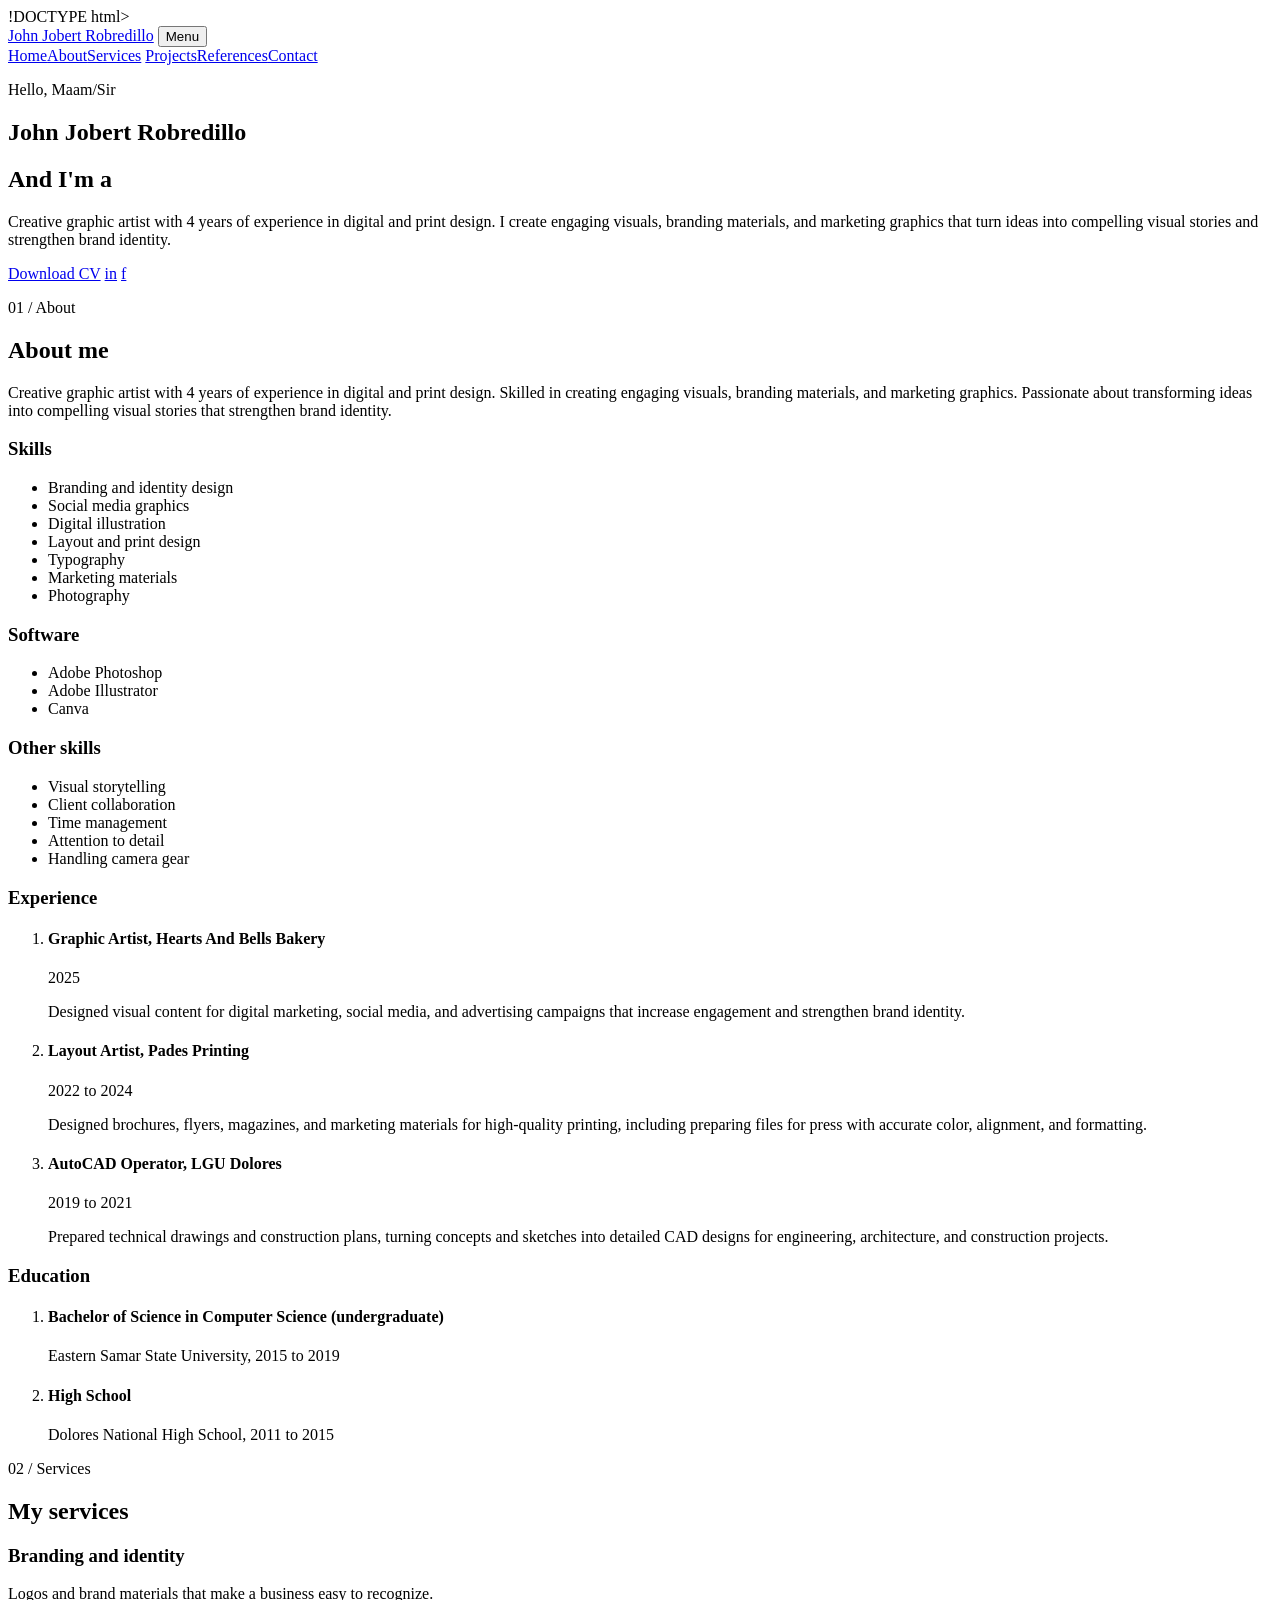
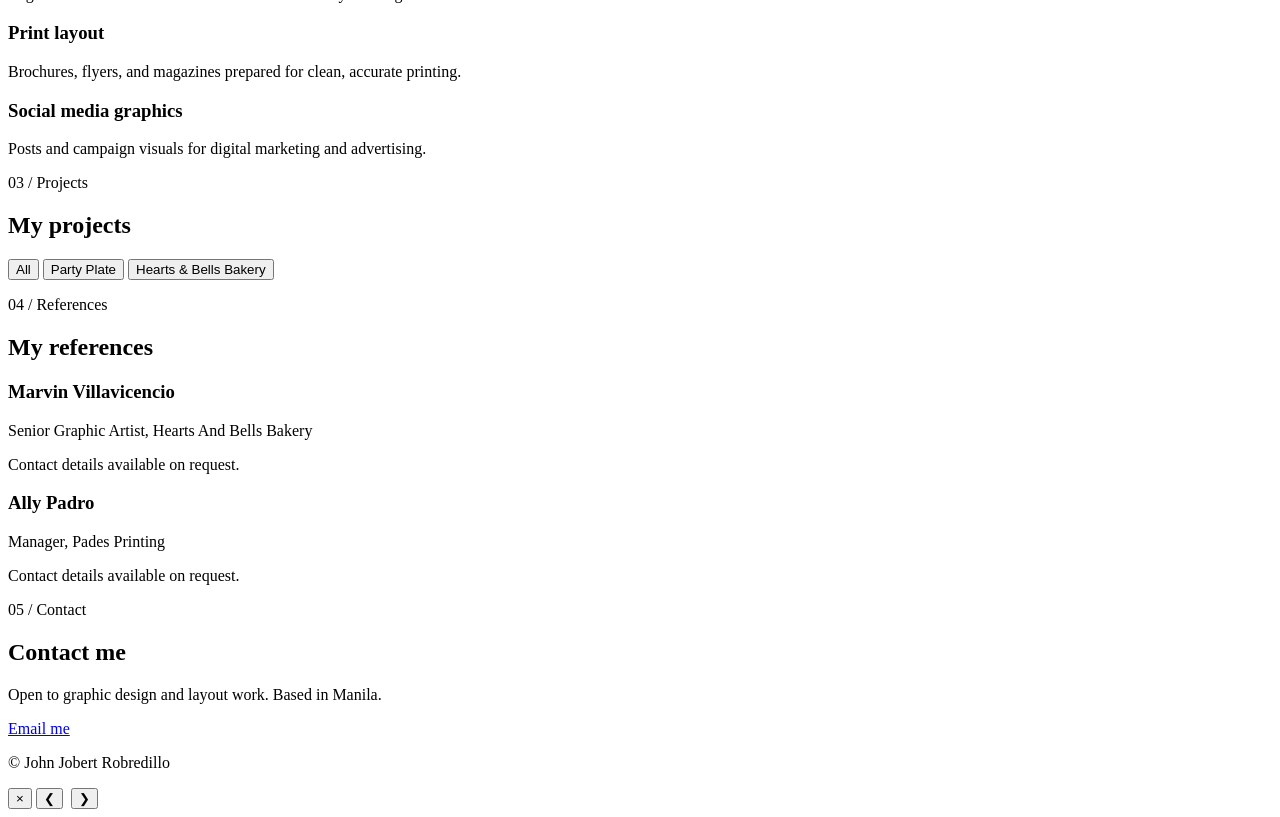
==== v2/index.html @ 7dade19c "Add initial HTML structure for portfolio website This file contains the complete HTML structure for " ====
!DOCTYPE html>
<html lang="en">
<head>
  <meta charset="UTF-8">
  <meta name="viewport" content="width=device-width, initial-scale=1">
  <title>John Jobert Robredillo | Graphic Designer</title>
  <link rel="preconnect" href="https://fonts.googleapis.com">
  <link rel="preconnect" href="https://fonts.gstatic.com" crossorigin>
  <link href="https://fonts.googleapis.com/css2?family=Space+Grotesk:wght@400;500;700&display=swap" rel="stylesheet">
  <link rel="stylesheet" href="style.css">
</head>
<body>

<header class="site-header">
  <a class="logo" href="#home">John Jobert Robredillo</a>
  <button class="nav-toggle" aria-expanded="false" aria-controls="nav">Menu</button>
  <nav id="nav" class="nav">
    <a href="#home">Home</a><a href="#about">About</a><a href="#services">Services</a>
    <a href="#projects">Projects</a><a href="#references">References</a><a href="#contact">Contact</a>
  </nav>
</header>

<main>
  <section id="home" class="hero">
    <div class="hero-bg" aria-hidden="true"></div>
    <div class="hero-inner">
      <div class="photo cn" data-initials="JR">
        <img src="../images/profile.jpg" alt="Photo of John Jobert Robredillo" onerror="this.remove()">
      </div>
      <div class="hero-text">
        <p class="hello">Hello, Maam/Sir</p>
        <h1>John Jobert Robredillo</h1>
        <h2>And I'm a <span class="typed" id="typed"></span></h2>
        <p>Creative graphic artist with 4 years of experience in digital and print design. I create engaging visuals, branding materials, and marketing graphics that turn ideas into compelling visual stories and strengthen brand identity.</p>
        <div class="actions">
          <a class="btn" href="../CV.pdf" download>Download CV</a>
          <a class="chip" href="https://www.linkedin.com/in/john-jobert-robredillo-656a92281/" aria-label="LinkedIn">in</a>
          <a class="chip" href="https://facebook.com/jobert.villacarillo.2024" aria-label="Facebook">f</a>
        </div>
      </div>
    </div>
  </section>

  <section id="about" class="section">
    <p class="lbl">01 / About</p>
    <h2 class="title">About <span>me</span></h2>
    <div class="two">
      <div class="panel cn reveal">
        <p>Creative graphic artist with 4 years of experience in digital and print design. Skilled in creating engaging visuals, branding materials, and marketing graphics. Passionate about transforming ideas into compelling visual stories that strengthen brand identity.</p>
        <h3 class="sub">Skills</h3>
        <ul class="skills"><li>Branding and identity design</li><li>Social media graphics</li><li>Digital illustration</li><li>Layout and print design</li><li>Typography</li><li>Marketing materials</li><li>Photography</li></ul>
        <h3 class="sub">Software</h3>
        <ul class="skills"><li>Adobe Photoshop</li><li>Adobe Illustrator</li><li>Canva</li></ul>
        <h3 class="sub">Other skills</h3>
        <ul class="skills"><li>Visual storytelling</li><li>Client collaboration</li><li>Time management</li><li>Attention to detail</li><li>Handling camera gear</li></ul>
      </div>
      <div class="reveal">
        <h3 class="sub">Experience</h3>
        <ol class="timeline">
          <li><h4>Graphic Artist, Hearts And Bells Bakery</h4><span>2025</span><p>Designed visual content for digital marketing, social media, and advertising campaigns that increase engagement and strengthen brand identity.</p></li>
          <li><h4>Layout Artist, Pades Printing</h4><span>2022 to 2024</span><p>Designed brochures, flyers, magazines, and marketing materials for high-quality printing, including preparing files for press with accurate color, alignment, and formatting.</p></li>
          <li><h4>AutoCAD Operator, LGU Dolores</h4><span>2019 to 2021</span><p>Prepared technical drawings and construction plans, turning concepts and sketches into detailed CAD designs for engineering, architecture, and construction projects.</p></li>
        </ol>
        <h3 class="sub">Education</h3>
        <ol class="timeline">
          <li><h4>Bachelor of Science in Computer Science (undergraduate)</h4><span>Eastern Samar State University, 2015 to 2019</span></li>
          <li><h4>High School</h4><span>Dolores National High School, 2011 to 2015</span></li>
        </ol>
      </div>
    </div>
  </section>

  <section id="services" class="section">
    <p class="lbl">02 / Services</p>
    <h2 class="title">My <span>services</span></h2>
    <div class="three">
      <article class="panel cn reveal"><h3>Branding and identity</h3><p>Logos and brand materials that make a business easy to recognize.</p></article>
      <article class="panel cn reveal"><h3>Print layout</h3><p>Brochures, flyers, and magazines prepared for clean, accurate printing.</p></article>
      <article class="panel cn reveal"><h3>Social media graphics</h3><p>Posts and campaign visuals for digital marketing and advertising.</p></article>
    </div>
  </section>

  <section id="projects" class="section">
    <p class="lbl">03 / Projects</p>
    <h2 class="title">My <span>projects</span></h2>
    <div class="filters" role="group" aria-label="Filter projects">
      <button class="filter active" data-filter="all">All</button>
      <button class="filter" data-filter="pp">Party Plate</button>
      <button class="filter" data-filter="hb">Hearts &amp; Bells Bakery</button>
    </div>
    <div class="gallery" id="gallery"></div>
  </section>

  <section id="references" class="section">
    <p class="lbl">04 / References</p>
    <h2 class="title">My <span>references</span></h2>
    <div class="two">
      <article class="panel cn reveal"><h3>Marvin Villavicencio</h3><p>Senior Graphic Artist, Hearts And Bells Bakery</p><p>Contact details available on request.</p></article>
      <article class="panel cn reveal"><h3>Ally Padro</h3><p>Manager, Pades Printing</p><p>Contact details available on request.</p></article>
    </div>
  </section>

  <section id="contact" class="section contact">
    <p class="lbl">05 / Contact</p>
    <h2 class="title">Contact <span>me</span></h2>
    <p>Open to graphic design and layout work. Based in Manila.</p>
    <a class="btn" href="mailto:jobertv@yahoo.com">Email me</a>
  </section>
</main>

<footer class="site-footer"><p>&copy; <span id="year"></span> John Jobert Robredillo</p></footer>

<div class="lightbox" id="lightbox" aria-hidden="true">
  <button class="lb-close" aria-label="Close">&times;</button>
  <button class="lb-prev" aria-label="Previous">&#10094;</button>
  <img class="lb-img" src="" alt="">
  <button class="lb-next" aria-label="Next">&#10095;</button>
</div>

<script src="script.js"></script>
</body>
</html>
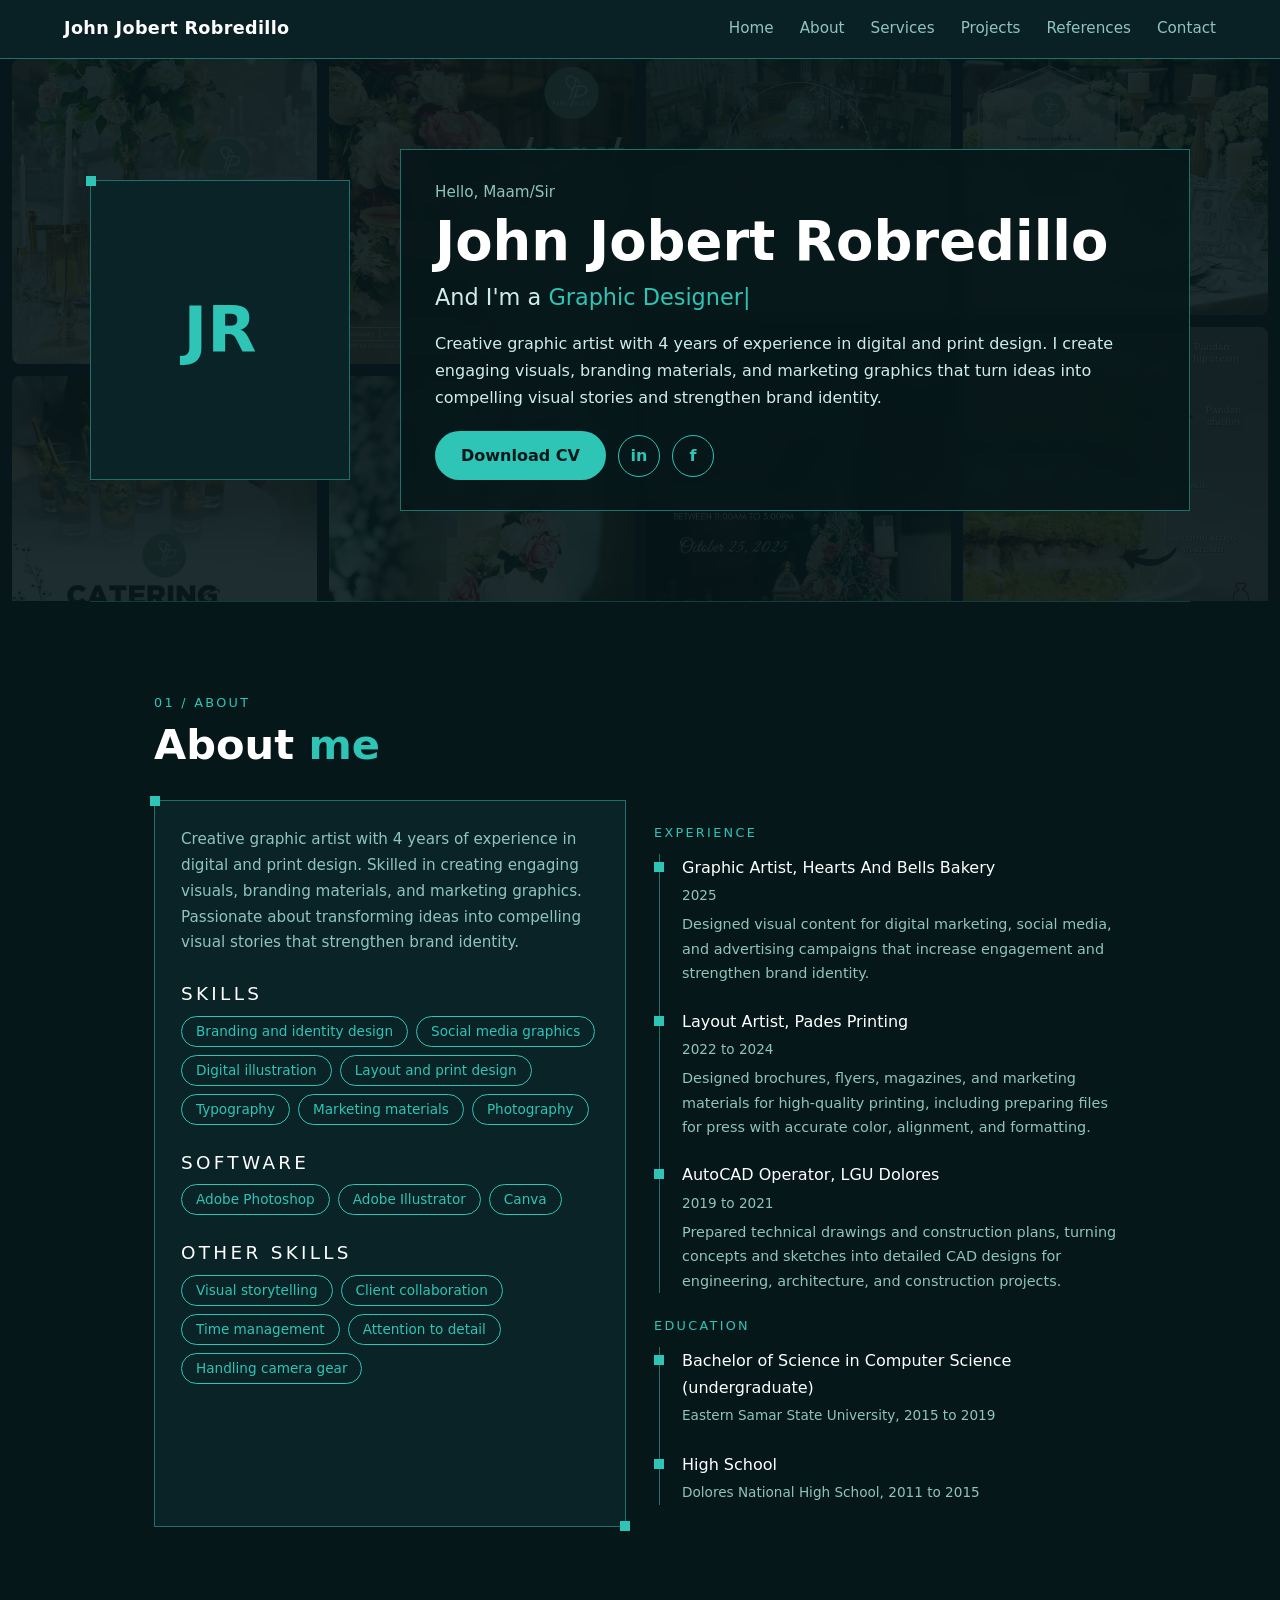
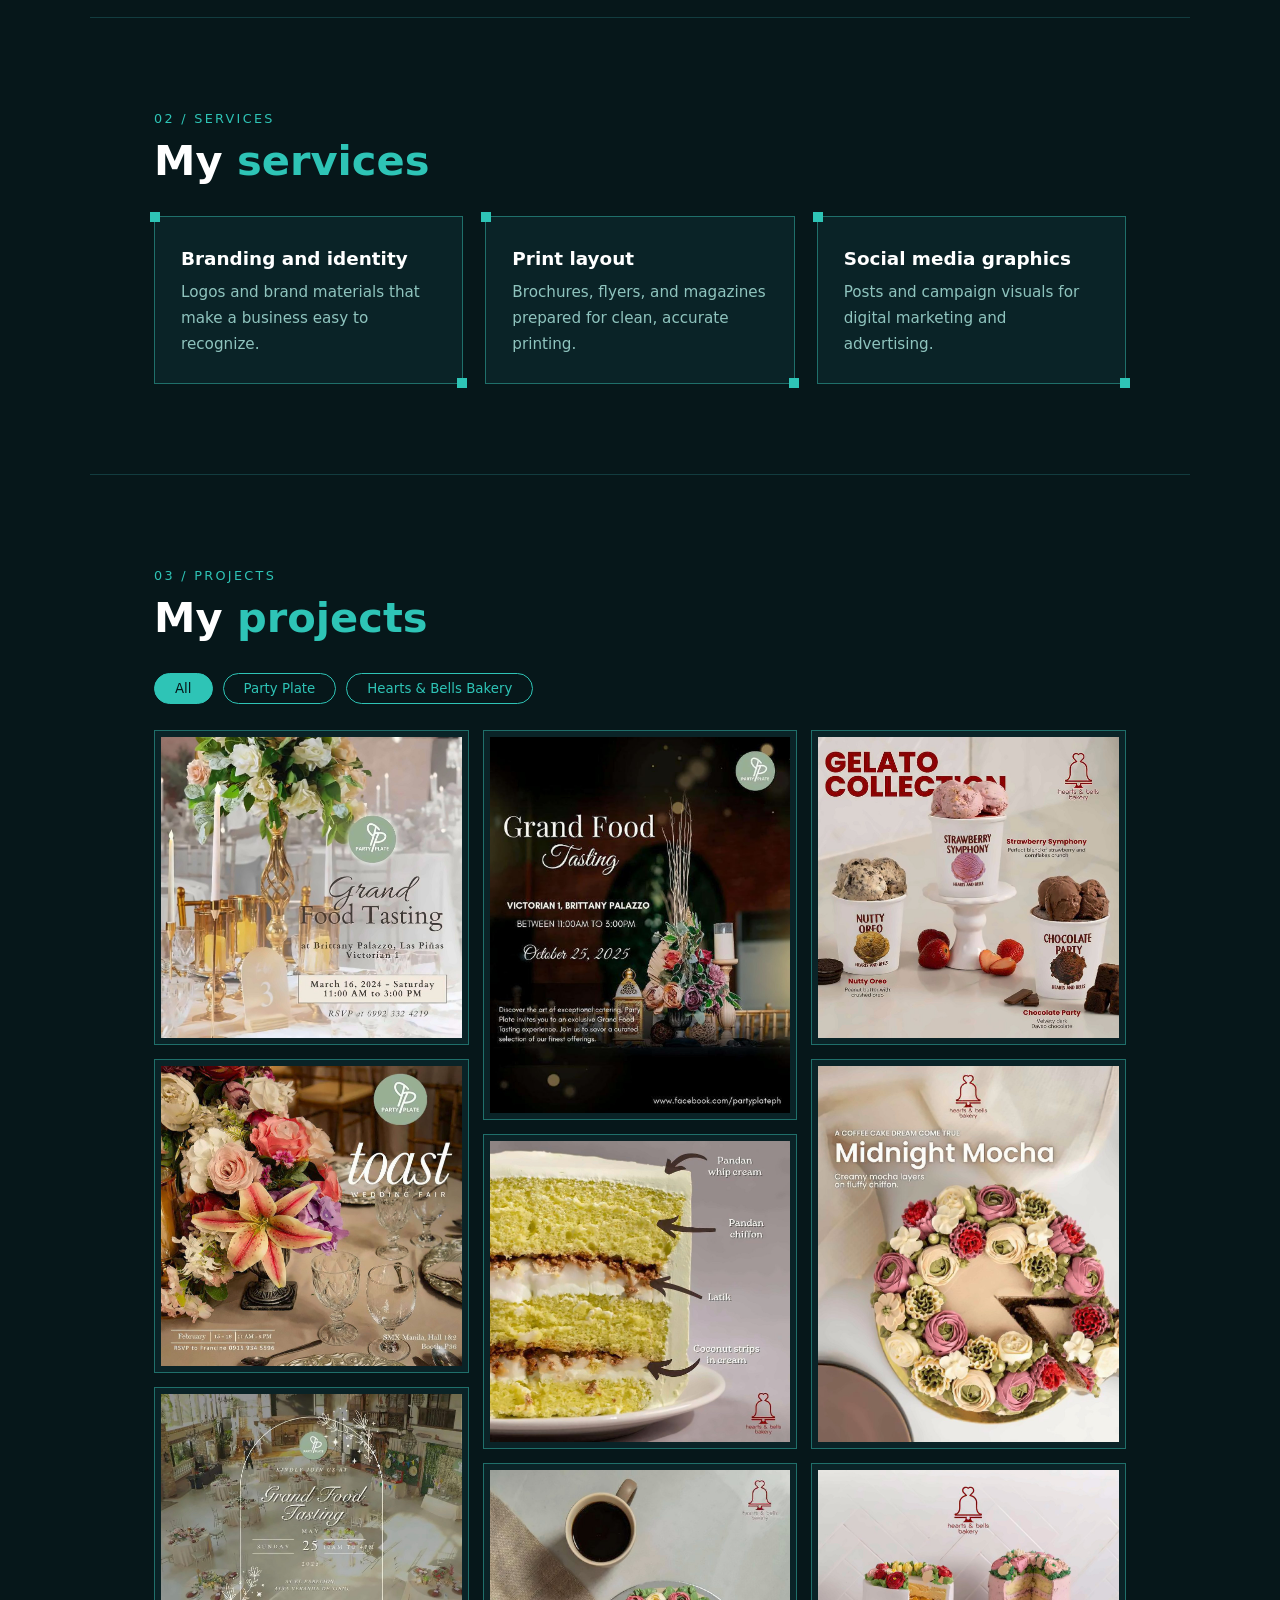
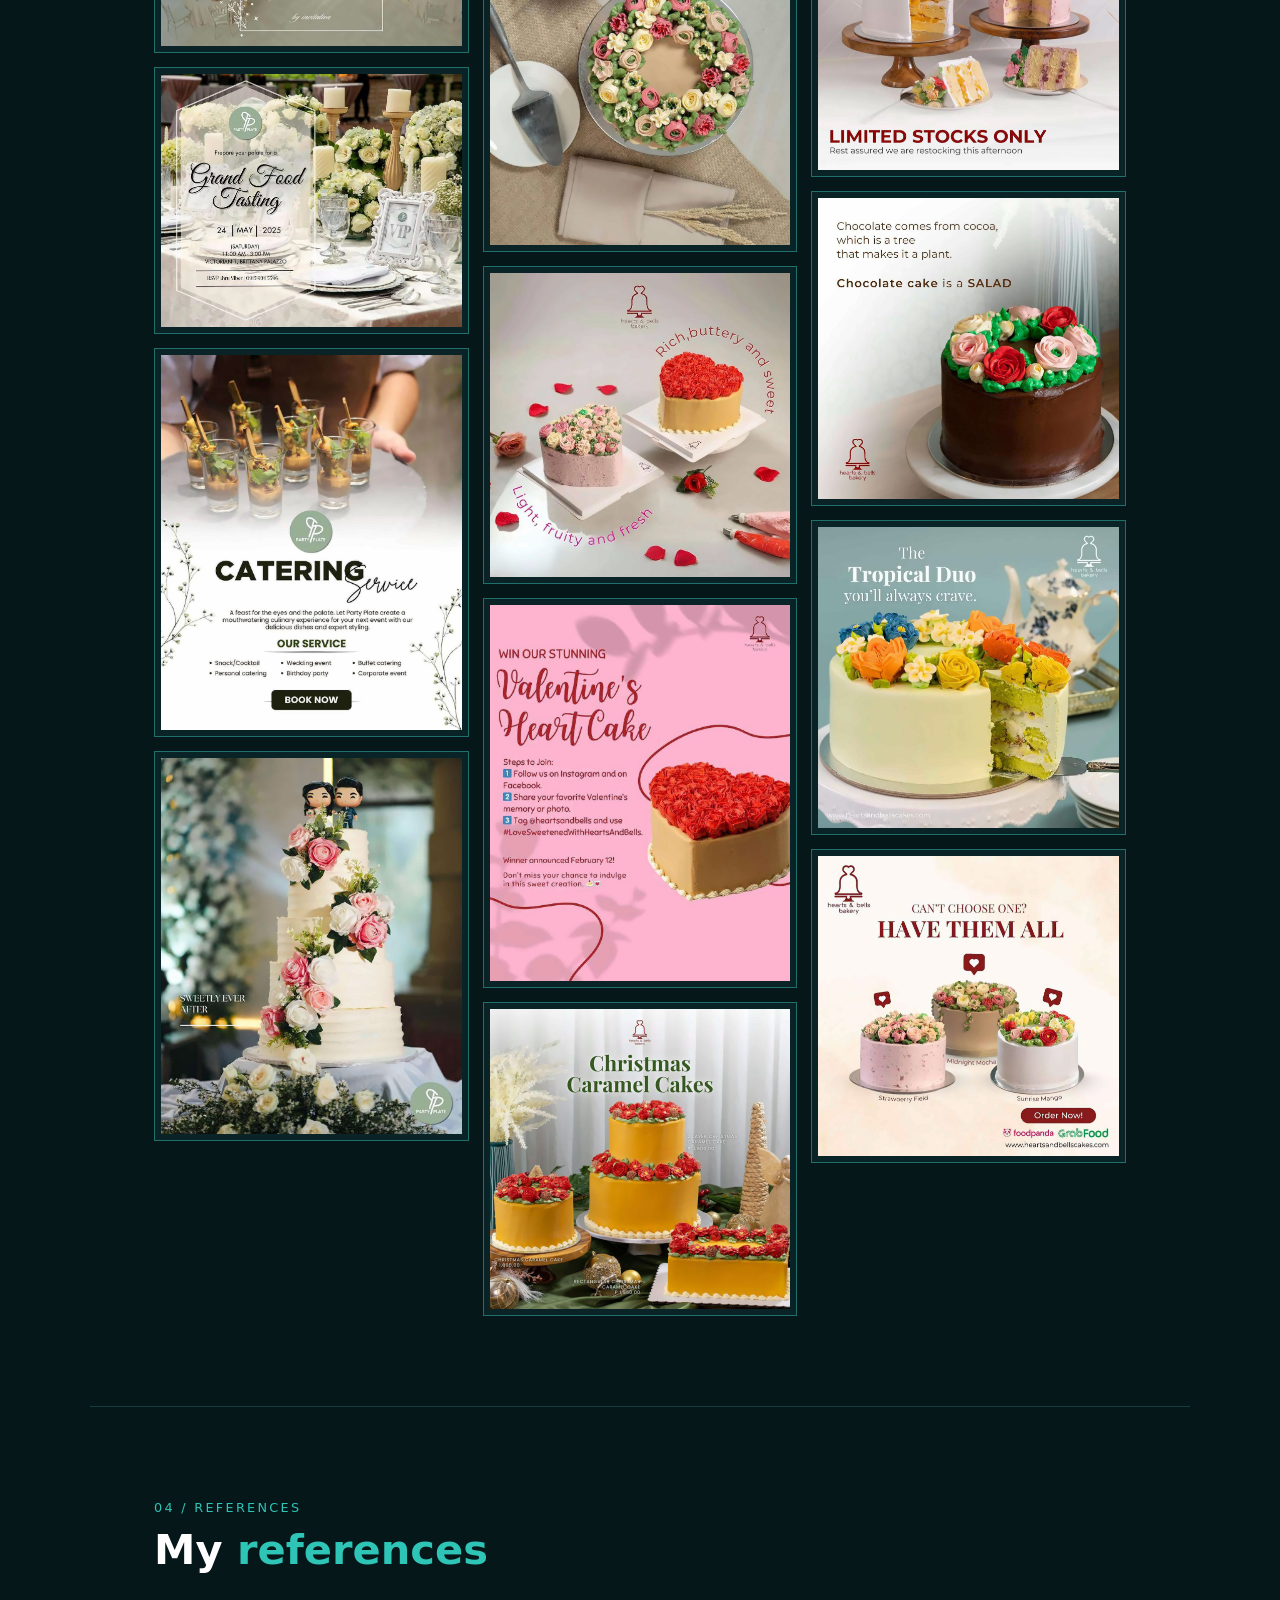
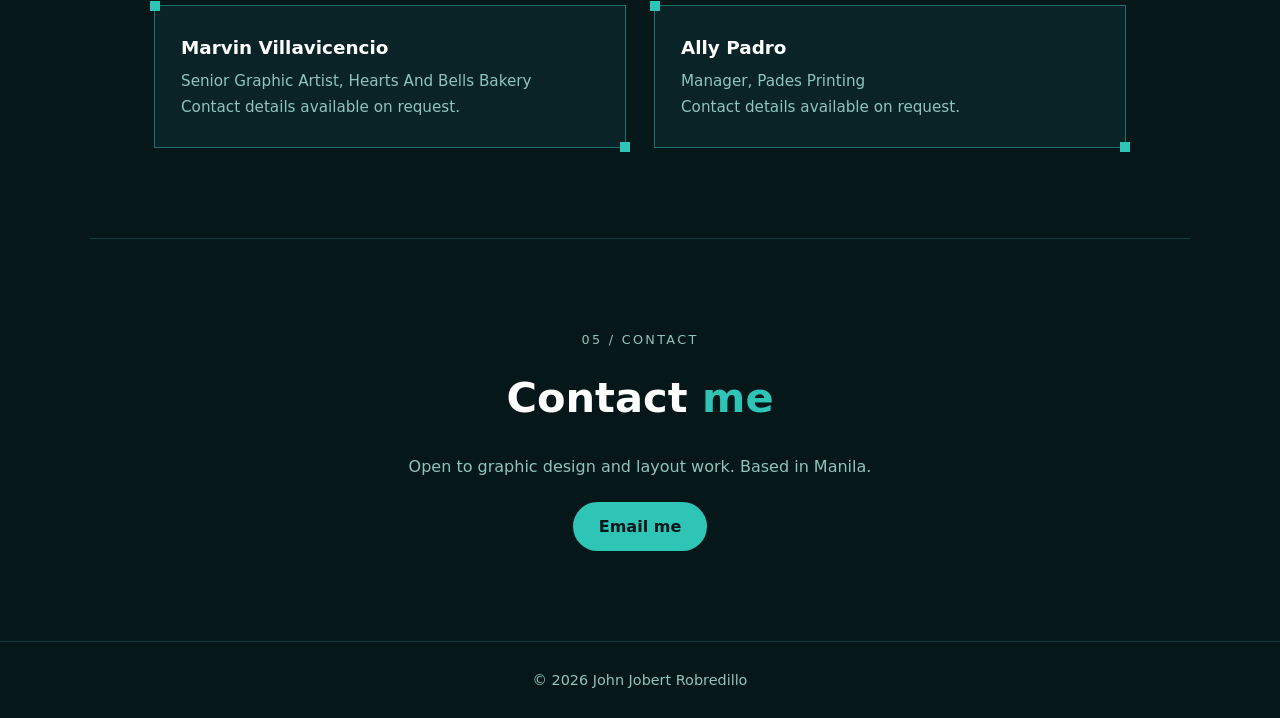
==== commit ab547669: "Fix DOCTYPE declaration in index.html" ====
--- a/v2/index.html
+++ b/v2/index.html
@@ -1,4 +1,4 @@
-!DOCTYPE html>
+<!DOCTYPE html>
 <html lang="en">
 <head>
   <meta charset="UTF-8">
--- a/v2/style.css
+++ b/v2/style.css
@@ -0,0 +1,103 @@
+:root{--bg:#06171a;--panel:#0a2327;--line:#1f6f6a;--line2:#123c3f;--teal:#2ec4b6;--text:#cfeeea;--muted:#8fc4be;--white:#fff;--font:"Space Grotesk",system-ui,-apple-system,"Segoe UI",Arial,sans-serif}
+*{box-sizing:border-box;margin:0;padding:0}
+html{scroll-behavior:smooth;scroll-padding-top:70px}
+body{background:var(--bg);color:var(--text);font-family:var(--font);line-height:1.7;font-size:16px}
+img{max-width:100%;display:block}
+a{color:inherit;text-decoration:none}
+ul,ol{list-style:none}
+
+.site-header{position:sticky;top:0;z-index:50;display:flex;justify-content:space-between;align-items:center;padding:14px 5vw;background:rgba(10,35,39,.94);border-bottom:1px solid var(--line)}
+.logo{color:var(--white);font-weight:700;font-size:1.1rem;letter-spacing:.02em}
+.nav{display:flex;gap:26px;font-size:.95rem}
+.nav a{color:var(--muted);transition:color .2s}
+.nav a:hover{color:var(--teal)}
+.nav-toggle{display:none;background:none;border:1px solid var(--teal);color:var(--teal);padding:6px 14px;border-radius:999px;font-family:inherit;cursor:pointer}
+
+.cn{position:relative}
+.cn:before,.cn:after{content:"";position:absolute;width:10px;height:10px;background:var(--teal)}
+.cn:before{left:-5px;top:-5px}
+.cn:after{right:-5px;bottom:-5px}
+
+.hero{position:relative;overflow:hidden;isolation:isolate;padding:90px 5vw}
+.hero-inner{position:relative;z-index:2;max-width:1100px;margin:0 auto;display:grid;grid-template-columns:260px minmax(0,1fr);gap:50px;align-items:center}
+.photo{width:260px;height:300px;border:1px solid var(--line);background:var(--panel);display:flex;align-items:center;justify-content:center}
+.photo:before{left:-5px;top:-5px}
+.photo::after{content:attr(data-initials);position:static;width:auto;height:auto;background:none;font-size:4rem;font-weight:700;color:var(--teal);right:auto}
+.photo img{position:absolute;inset:0;width:100%;height:100%;object-fit:cover;z-index:1}
+.hero-text{background:rgba(6,23,26,.88);border:1px solid var(--line);padding:30px 34px;backdrop-filter:blur(6px);-webkit-backdrop-filter:blur(6px)}
+.hello{color:var(--muted);font-size:.95rem}
+.hero-text h1{font-size:clamp(2rem,5vw,3.4rem);line-height:1.1;color:var(--white);font-weight:700;margin:6px 0}
+.hero-text h2{font-size:1.4rem;font-weight:400;margin-bottom:14px}
+.typed{color:var(--teal);font-weight:500}
+.typed:after{content:"|";animation:blink 1s steps(1) infinite}
+@keyframes blink{50%{opacity:0}}
+.actions{display:flex;flex-wrap:wrap;gap:12px;align-items:center;margin-top:20px}
+.btn{display:inline-block;background:var(--teal);color:var(--bg);padding:11px 26px;border-radius:999px;font-weight:700;transition:transform .2s,background .2s}
+.btn:hover{transform:translateY(-2px);background:#5fe0d3}
+.chip{width:42px;height:42px;border:1px solid var(--teal);color:var(--teal);border-radius:50%;display:flex;align-items:center;justify-content:center;font-weight:700;transition:background .2s,color .2s}
+.chip:hover{background:var(--teal);color:var(--bg)}
+
+.hero-bg{position:absolute;inset:0;z-index:0;display:flex;gap:12px;padding:0 12px;pointer-events:none}
+.hero-bg:after{content:"";position:absolute;inset:0;background:rgba(6,23,26,.9);z-index:1}
+.bg-col{flex:1;overflow:hidden}
+.bg-track{display:flex;flex-direction:column;gap:12px;animation:up var(--dur,70s) linear infinite}
+.bg-col.down .bg-track{animation-name:down}
+.bg-track img{width:100%;border-radius:8px}
+@keyframes up{from{transform:translateY(0)}to{transform:translateY(-50%)}}
+@keyframes down{from{transform:translateY(-50%)}to{transform:translateY(0)}}
+
+.section{max-width:1100px;margin:0 auto;padding:90px 5vw;border-top:1px solid var(--line2)}
+.lbl{color:var(--teal);letter-spacing:.18em;font-size:.8rem;text-transform:uppercase}
+.title{font-size:clamp(1.8rem,4vw,2.6rem);color:var(--white);font-weight:700;margin:6px 0 30px;line-height:1.2}
+.title span{color:var(--teal)}
+.two{display:grid;grid-template-columns:repeat(2,minmax(0,1fr));gap:28px}
+.three{display:grid;grid-template-columns:repeat(3,minmax(0,1fr));gap:22px}
+.panel{background:var(--panel);border:1px solid var(--line);padding:26px}
+.panel h3{color:var(--white);font-size:1.15rem;margin-bottom:6px}
+.panel p{color:var(--muted);font-size:.95rem}
+.sub{color:var(--teal);font-size:.8rem;letter-spacing:.18em;text-transform:uppercase;font-weight:500;margin:22px 0 10px}
+.skills{display:flex;flex-wrap:wrap;gap:8px}
+.skills li{border:1px solid var(--teal);color:var(--teal);border-radius:999px;padding:3px 14px;font-size:.85rem}
+.timeline{border-left:1px solid var(--line);margin-left:5px;padding-left:22px}
+.timeline li{position:relative;margin-bottom:22px}
+.timeline li:before{content:"";position:absolute;left:-28px;top:8px;width:10px;height:10px;background:var(--teal)}
+.timeline h4{color:var(--white);font-size:1rem;font-weight:500}
+.timeline span{color:var(--muted);font-size:.85rem}
+.timeline p{color:var(--muted);font-size:.9rem;margin-top:4px}
+
+.filters{display:flex;flex-wrap:wrap;gap:10px;margin-bottom:26px}
+.filter{background:none;border:1px solid var(--teal);color:var(--teal);padding:7px 20px;border-radius:999px;font-family:inherit;cursor:pointer;transition:background .2s,color .2s}
+.filter:hover,.filter.active{background:var(--teal);color:var(--bg)}
+.gallery{column-count:3;column-gap:14px}
+.g-item{break-inside:avoid;margin:0 0 14px;border:1px solid var(--line);background:var(--panel);padding:6px;cursor:zoom-in;overflow:hidden}
+.g-item img{width:100%;transition:transform .35s}
+.g-item:hover img{transform:scale(1.03)}
+.g-item.hide{display:none}
+
+.contact{text-align:center}
+.contact p{margin-bottom:22px;color:var(--muted)}
+.site-footer{text-align:center;padding:26px;border-top:1px solid var(--line2);color:var(--muted);font-size:.9rem}
+
+.lightbox{position:fixed;inset:0;background:rgba(0,0,0,.92);display:none;align-items:center;justify-content:center;z-index:9999}
+.lightbox.open{display:flex}
+.lb-img{max-width:90vw;max-height:88vh;border-radius:6px}
+.lightbox button{position:absolute;background:none;border:none;color:#fff;cursor:pointer;font-size:2.2rem;padding:.6rem 1rem}
+.lightbox button:hover{color:var(--teal)}
+.lb-close{top:.5rem;right:.8rem;font-size:2.8rem}
+.lb-prev{left:.5rem;top:50%;transform:translateY(-50%)}
+.lb-next{right:.5rem;top:50%;transform:translateY(-50%)}
+
+.js .reveal{opacity:0;transform:translateY(18px);transition:opacity .6s,transform .6s}
+.js .reveal.in{opacity:1;transform:none}
+
+@media(max-width:900px){.gallery{column-count:2}.three{grid-template-columns:1fr}.two{grid-template-columns:1fr}.hero-inner{grid-template-columns:1fr;gap:34px}.photo{width:200px;height:230px}}
+@media(max-width:700px){
+  .nav-toggle{display:block}
+  .nav{display:none;position:absolute;top:100%;left:0;right:0;flex-direction:column;gap:0;background:var(--panel);border-bottom:1px solid var(--line)}
+  .nav.open{display:flex}
+  .nav a{padding:14px 5vw;border-top:1px solid var(--line2)}
+  .gallery{column-count:1}
+  .hero{padding:60px 5vw}
+  .hero-text{padding:22px}
+}
+@media(prefers-reduced-motion:reduce){.bg-track{animation:none}.typed:after{animation:none}html{scroll-behavior:auto}.js .reveal{opacity:1;transform:none;transition:none}}
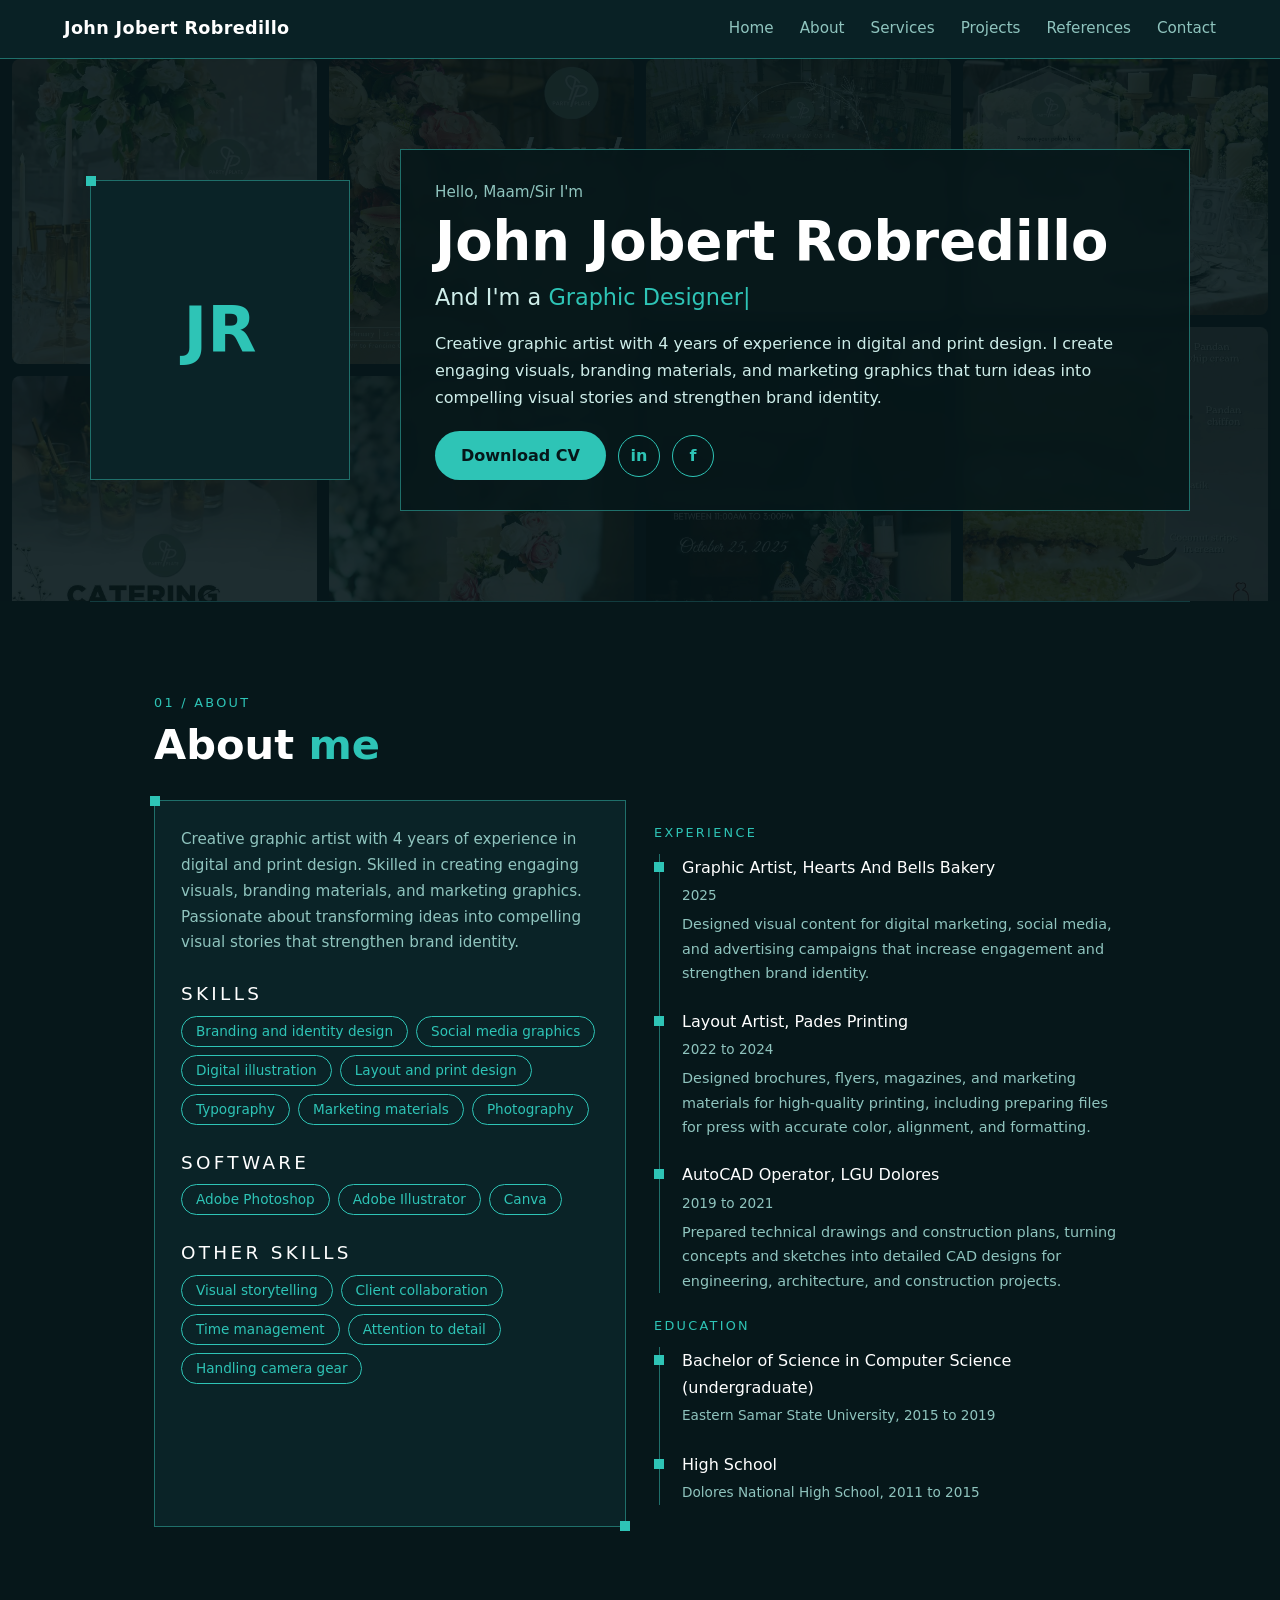
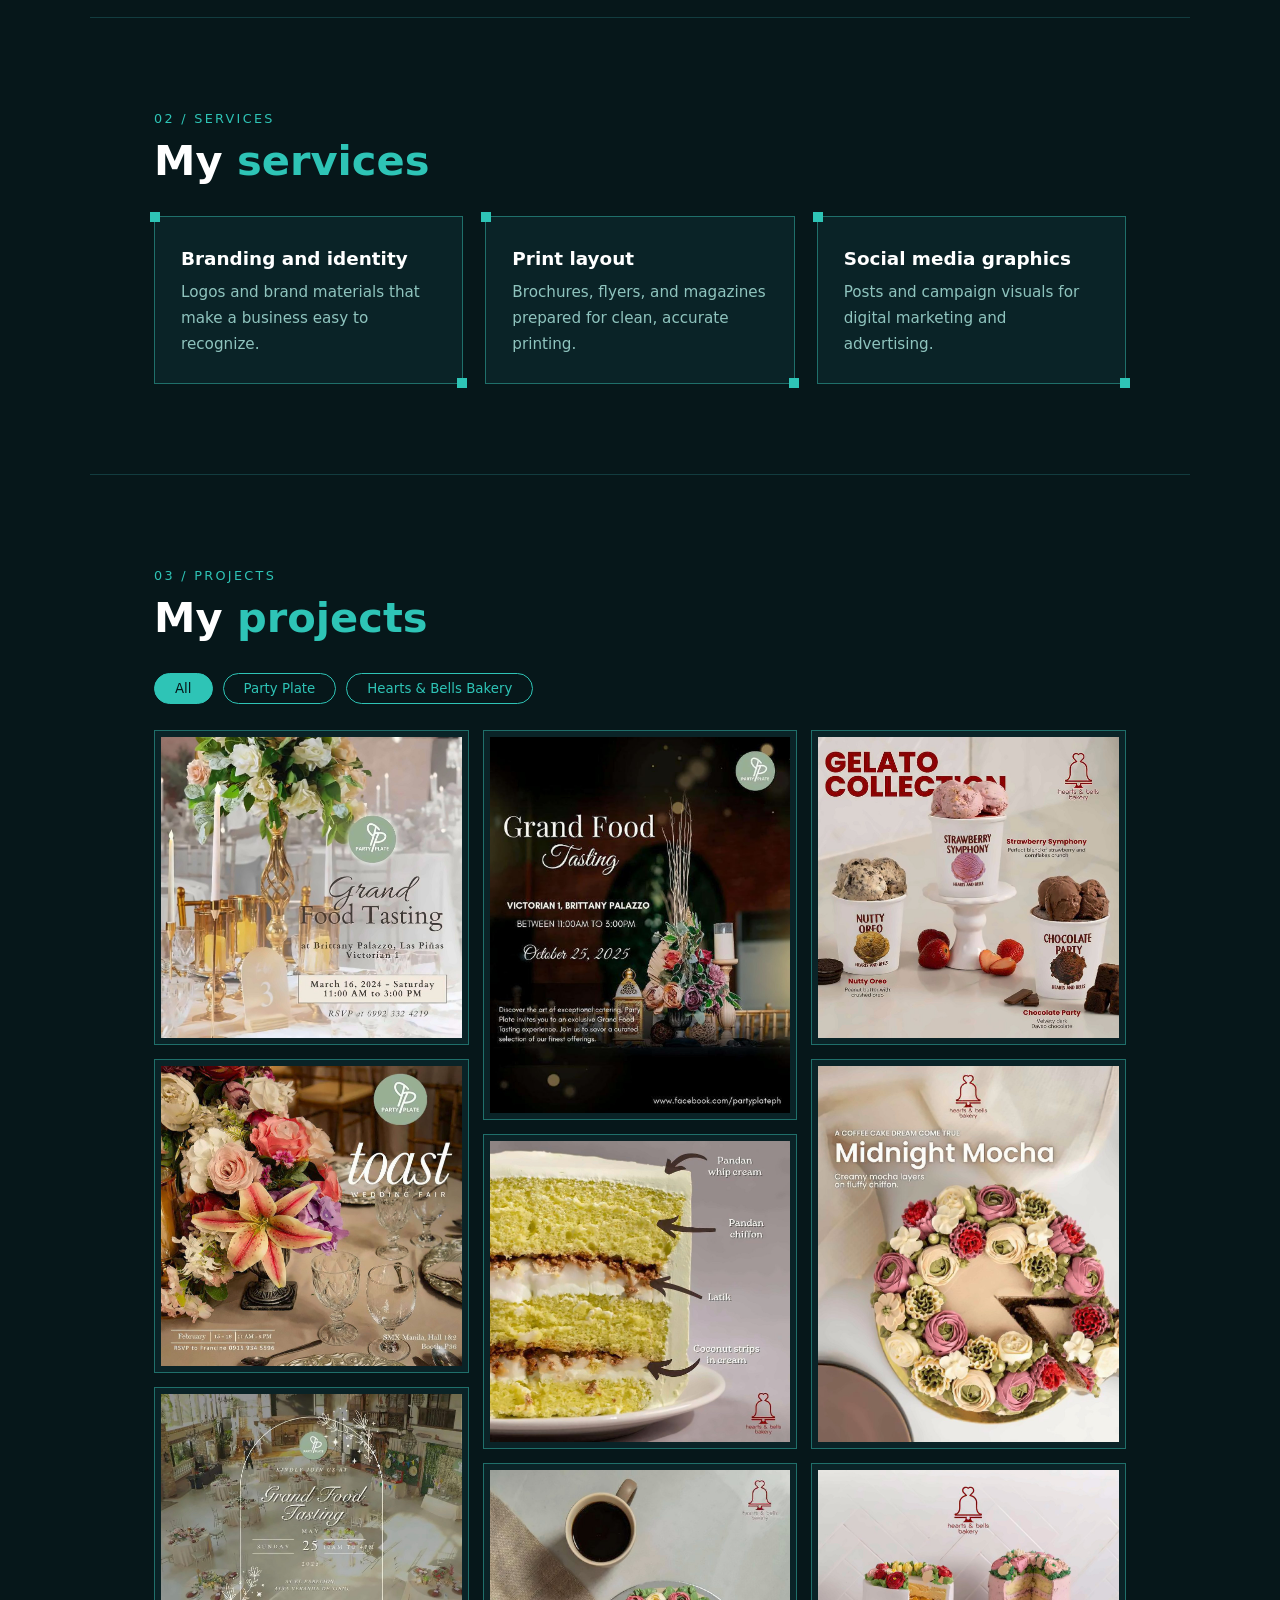
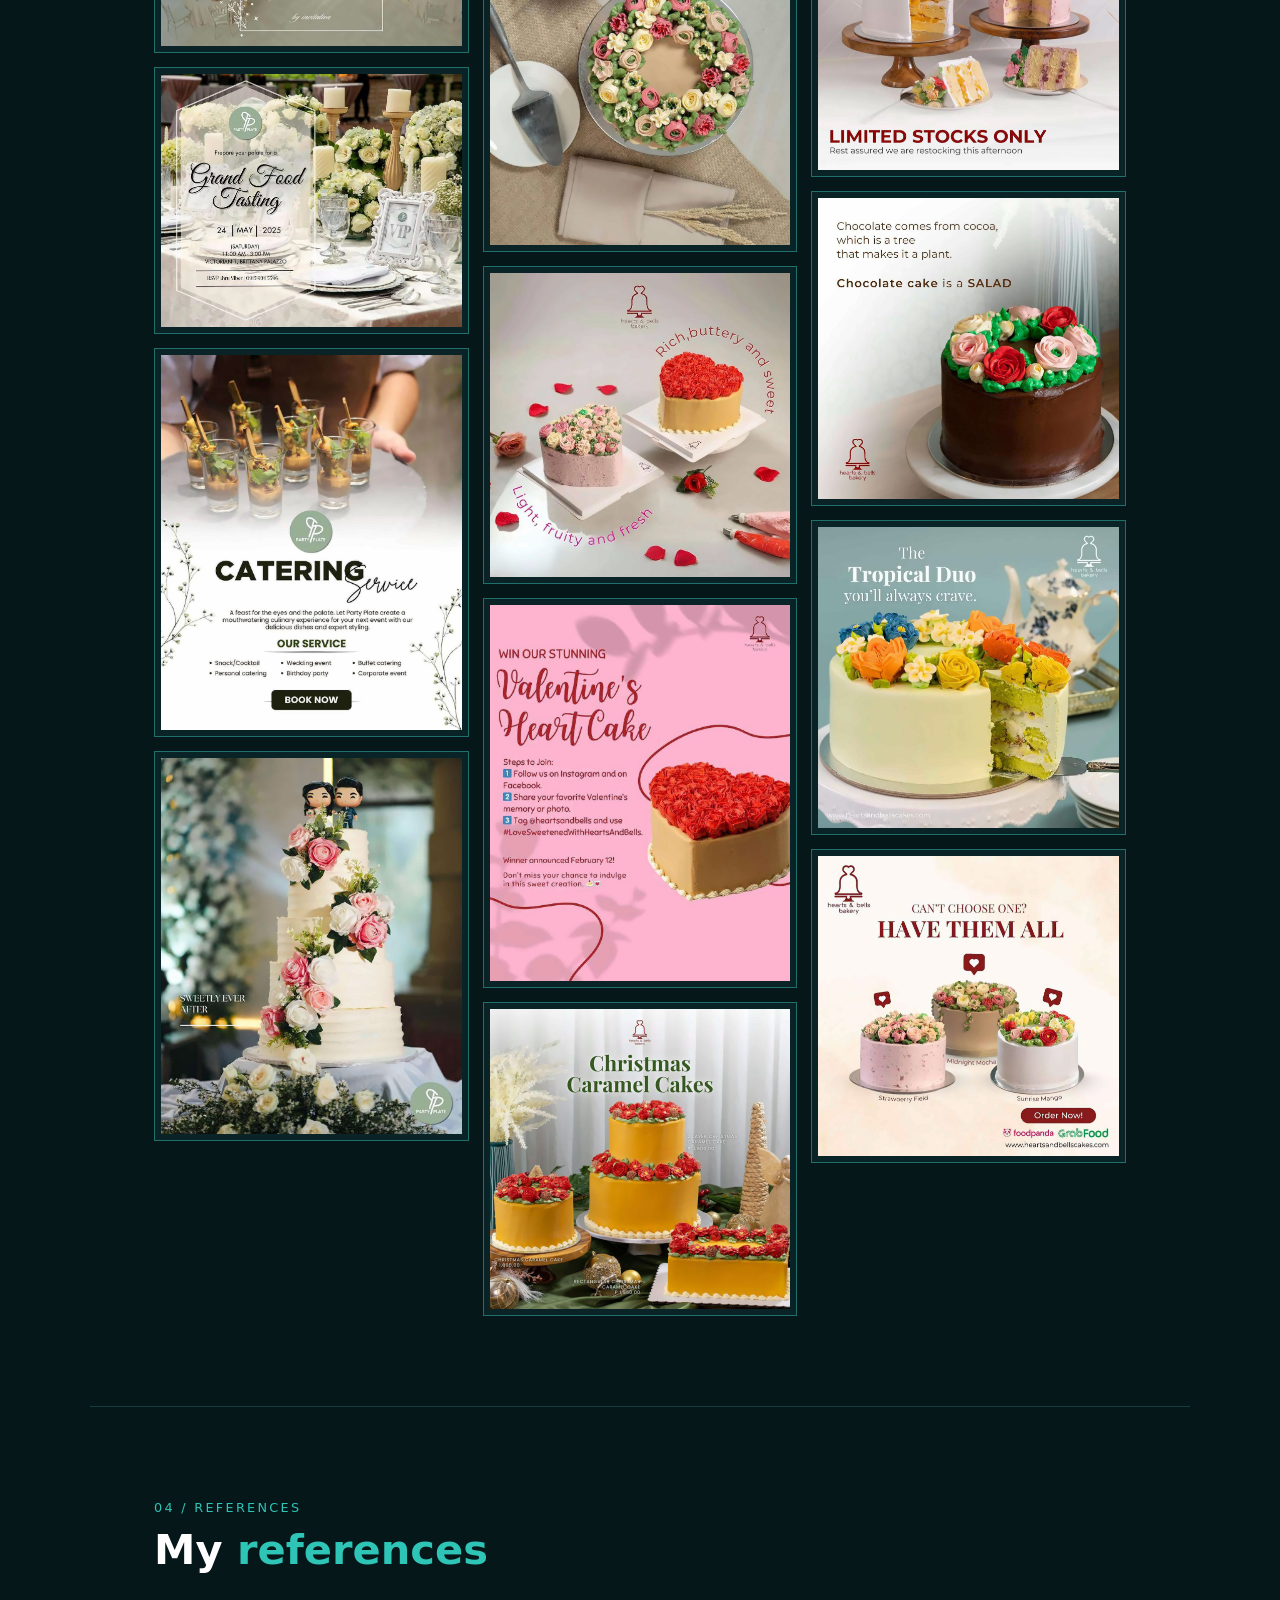
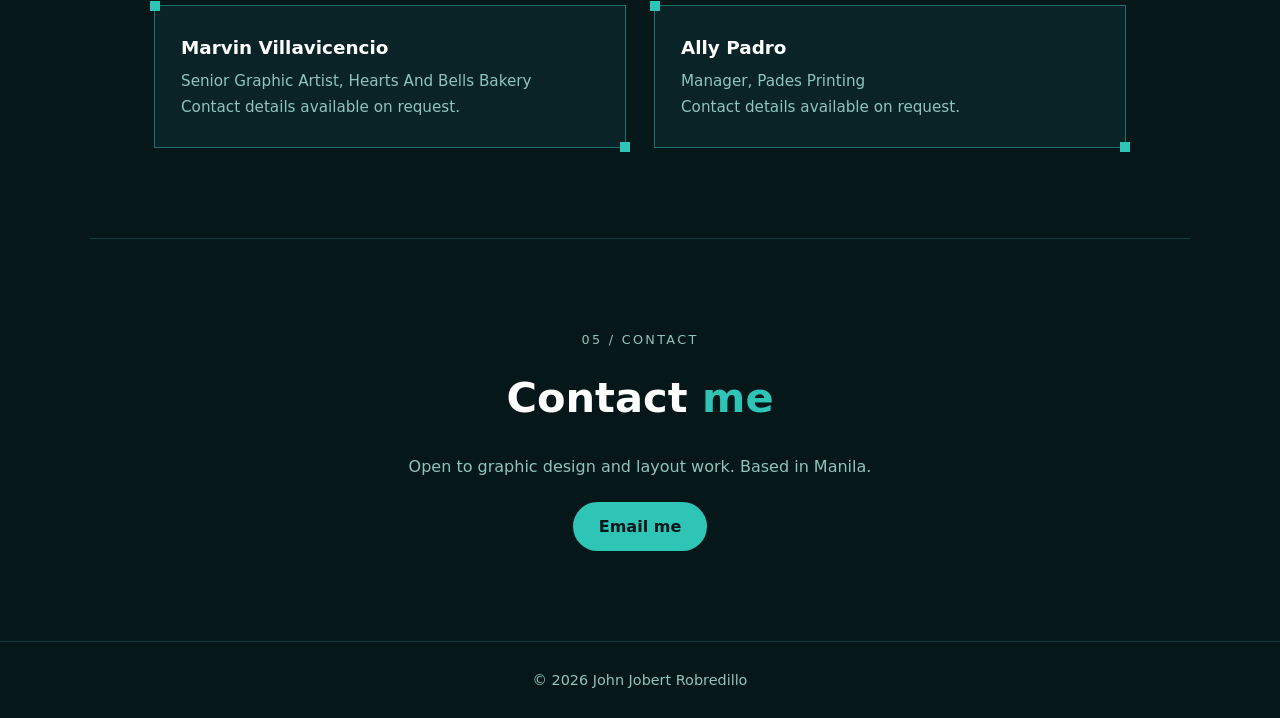
==== commit 3effcba5: "Update greeting text in index.html" ====
--- a/v2/index.html
+++ b/v2/index.html
@@ -28,7 +28,7 @@
         <img src="../images/profile.jpg" alt="Photo of John Jobert Robredillo" onerror="this.remove()">
       </div>
       <div class="hero-text">
-        <p class="hello">Hello, Maam/Sir</p>
+        <p class="hello">Hello, Maam/Sir I'm </p>
         <h1>John Jobert Robredillo</h1>
         <h2>And I'm a <span class="typed" id="typed"></span></h2>
         <p>Creative graphic artist with 4 years of experience in digital and print design. I create engaging visuals, branding materials, and marketing graphics that turn ideas into compelling visual stories and strengthen brand identity.</p>
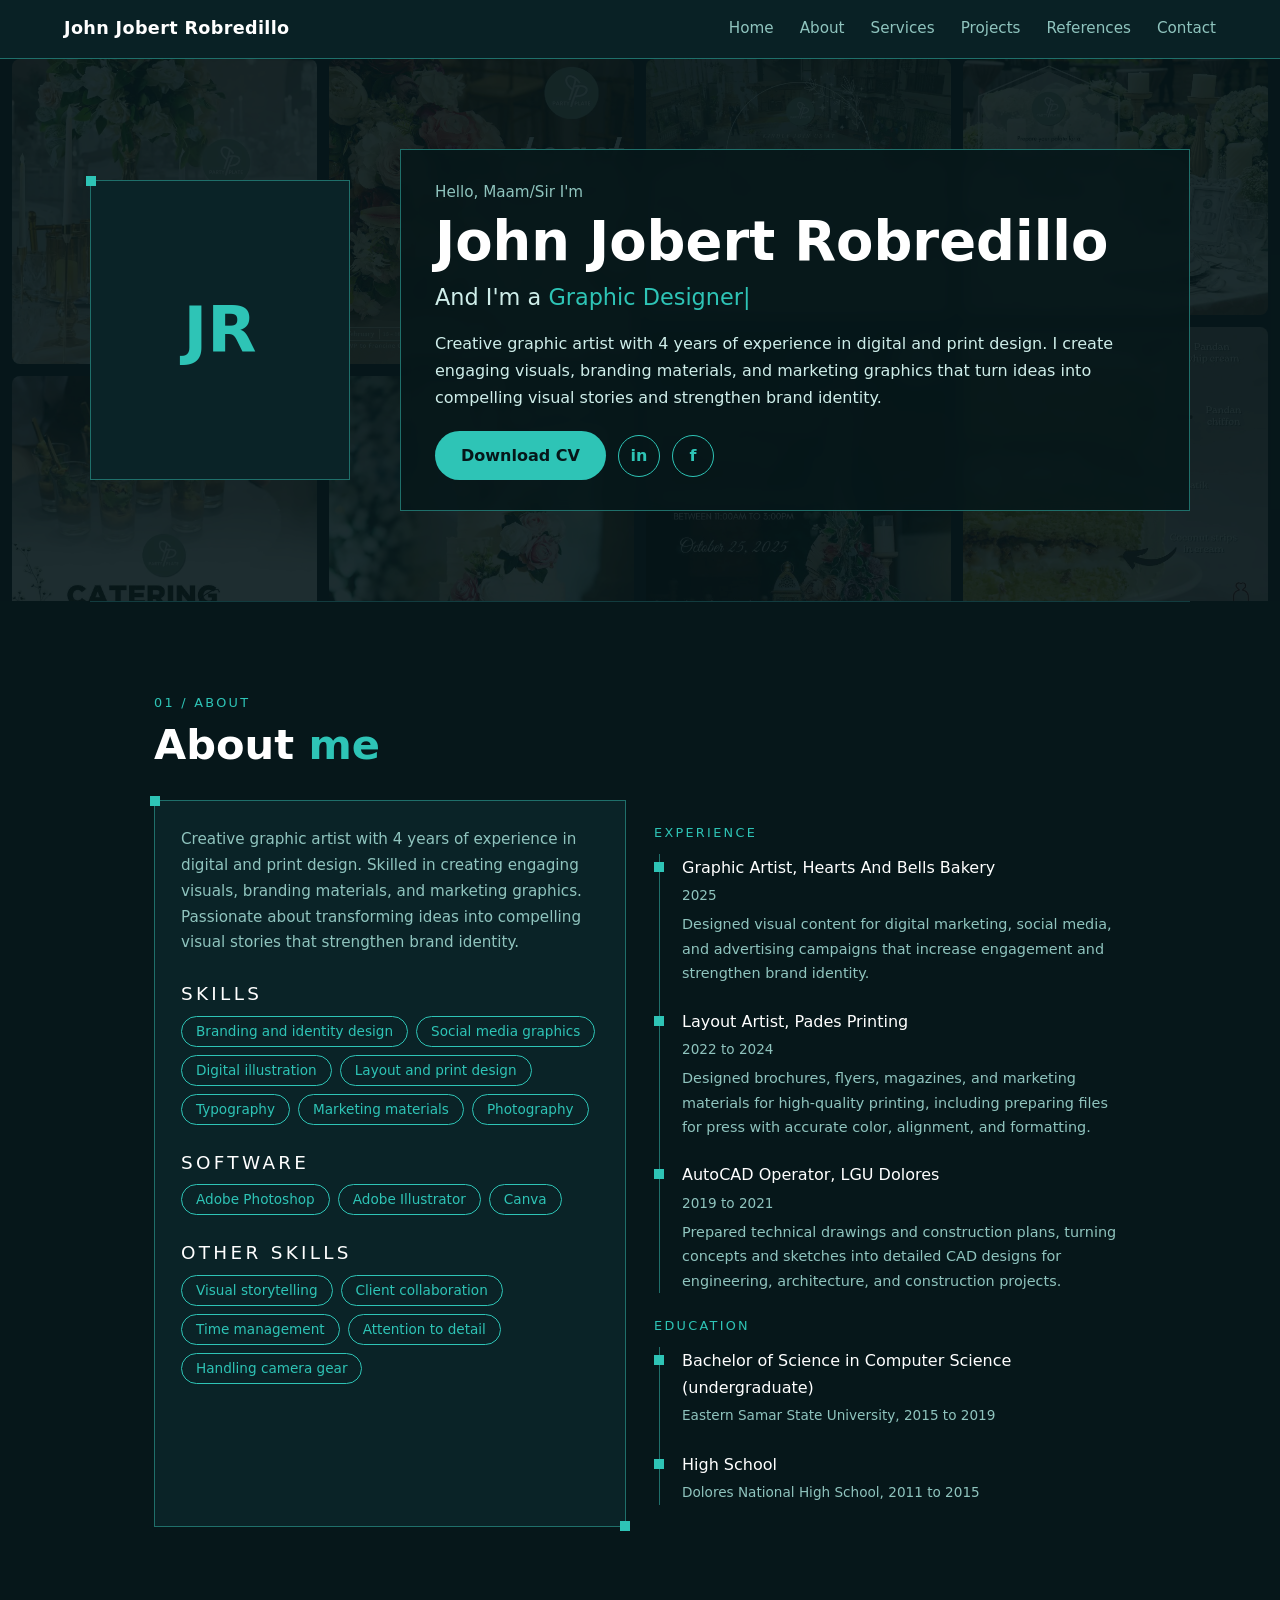
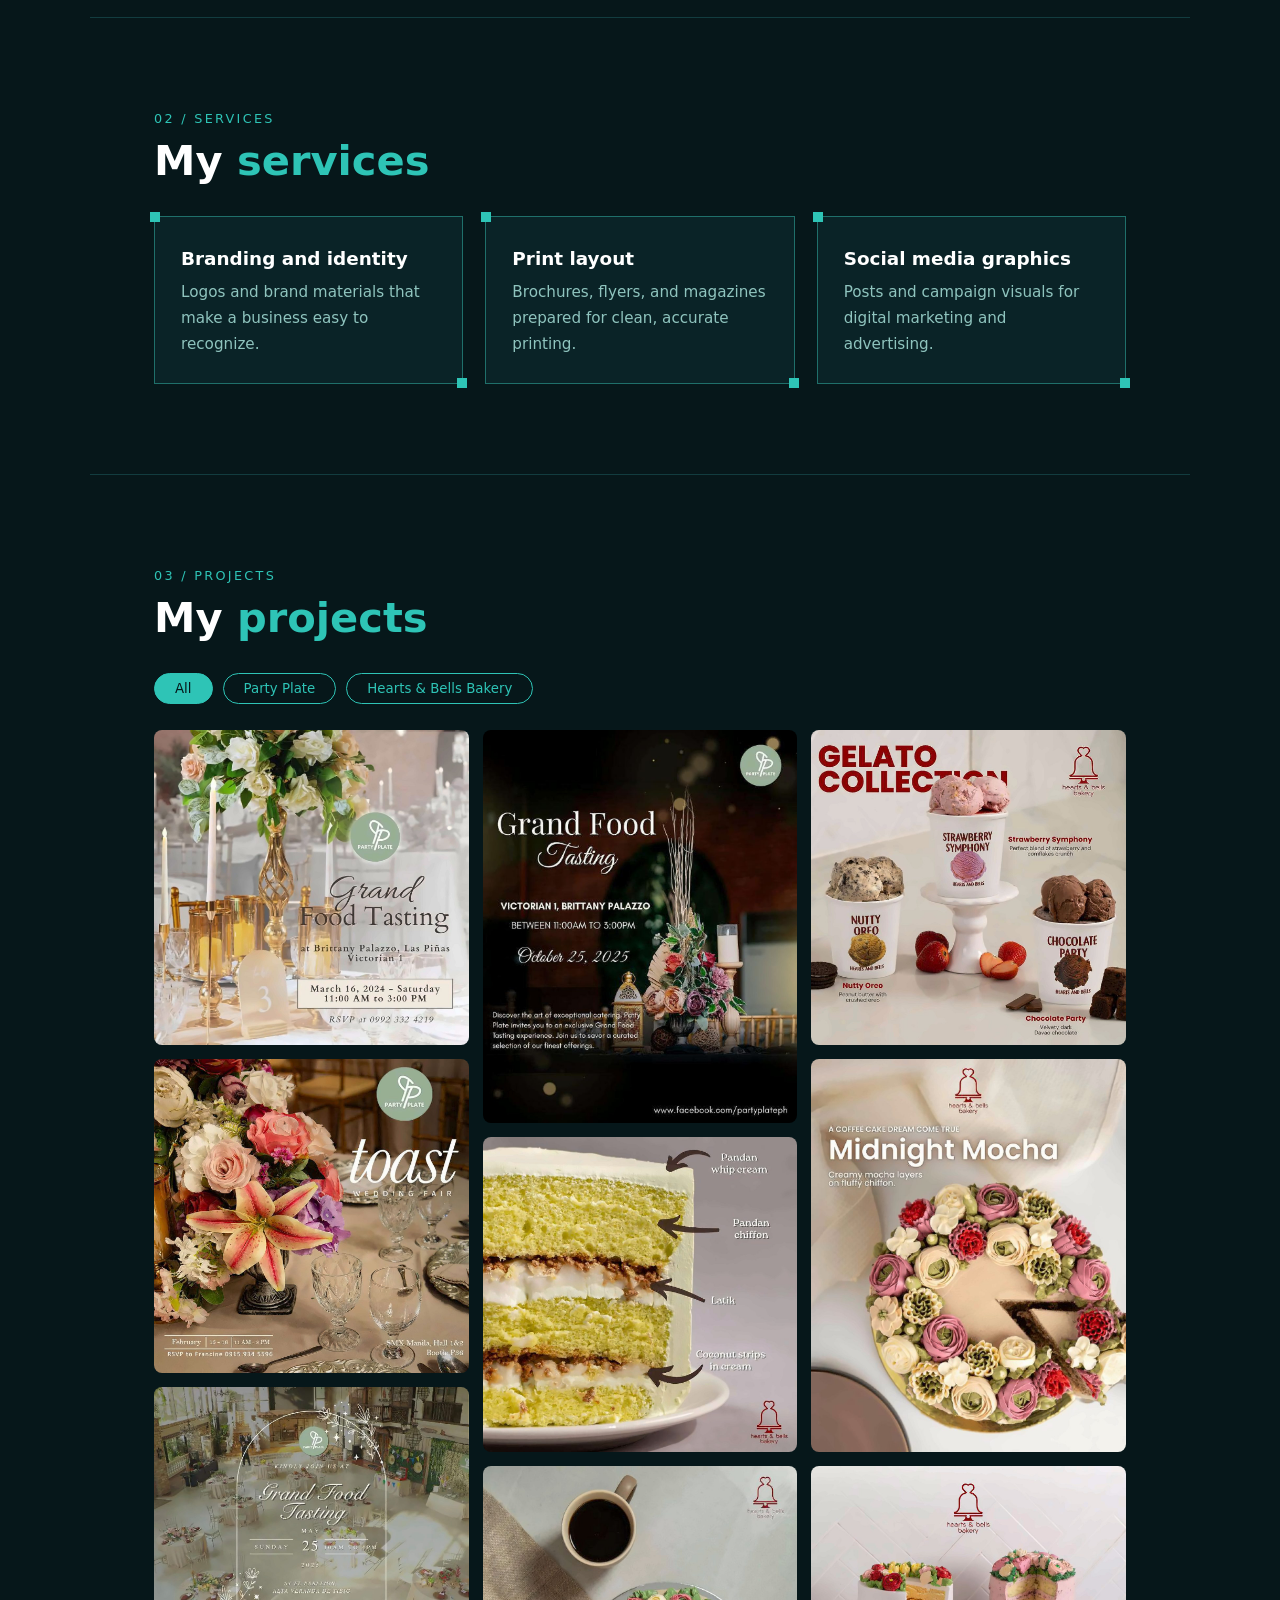
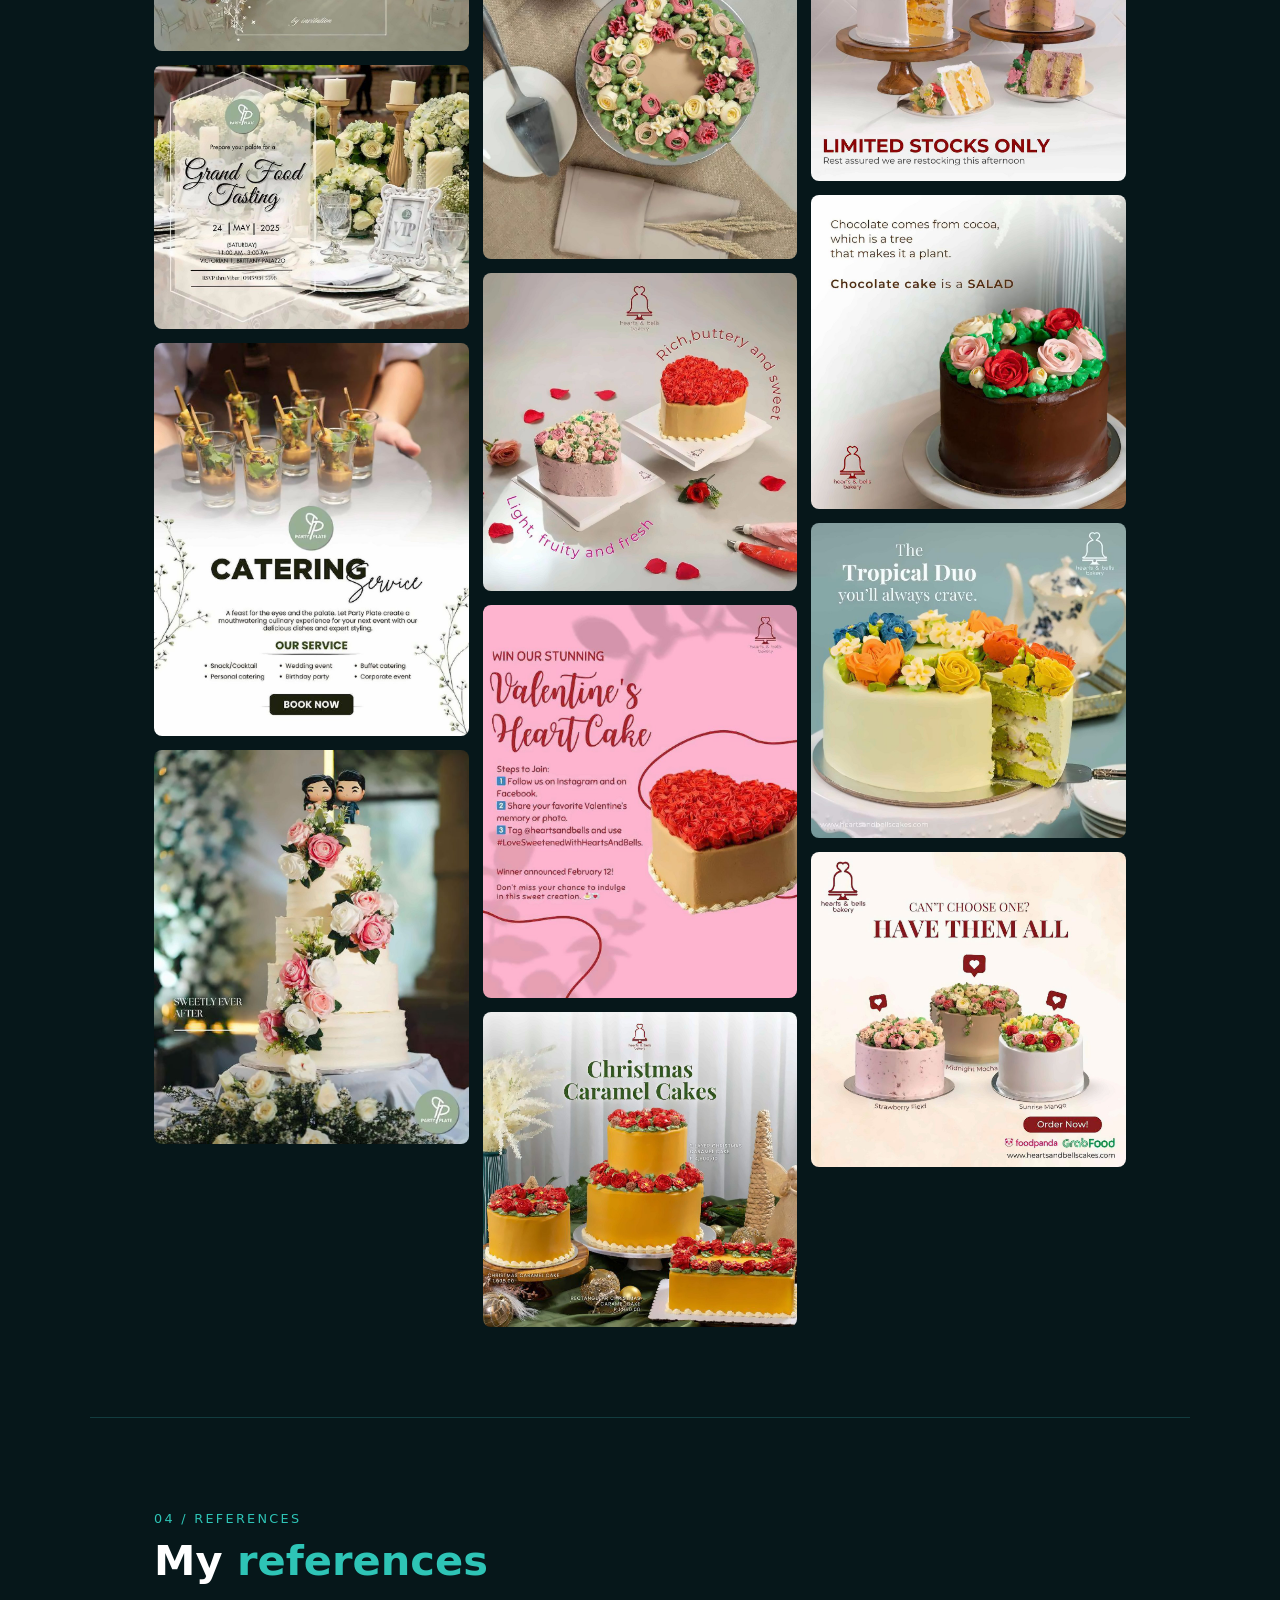
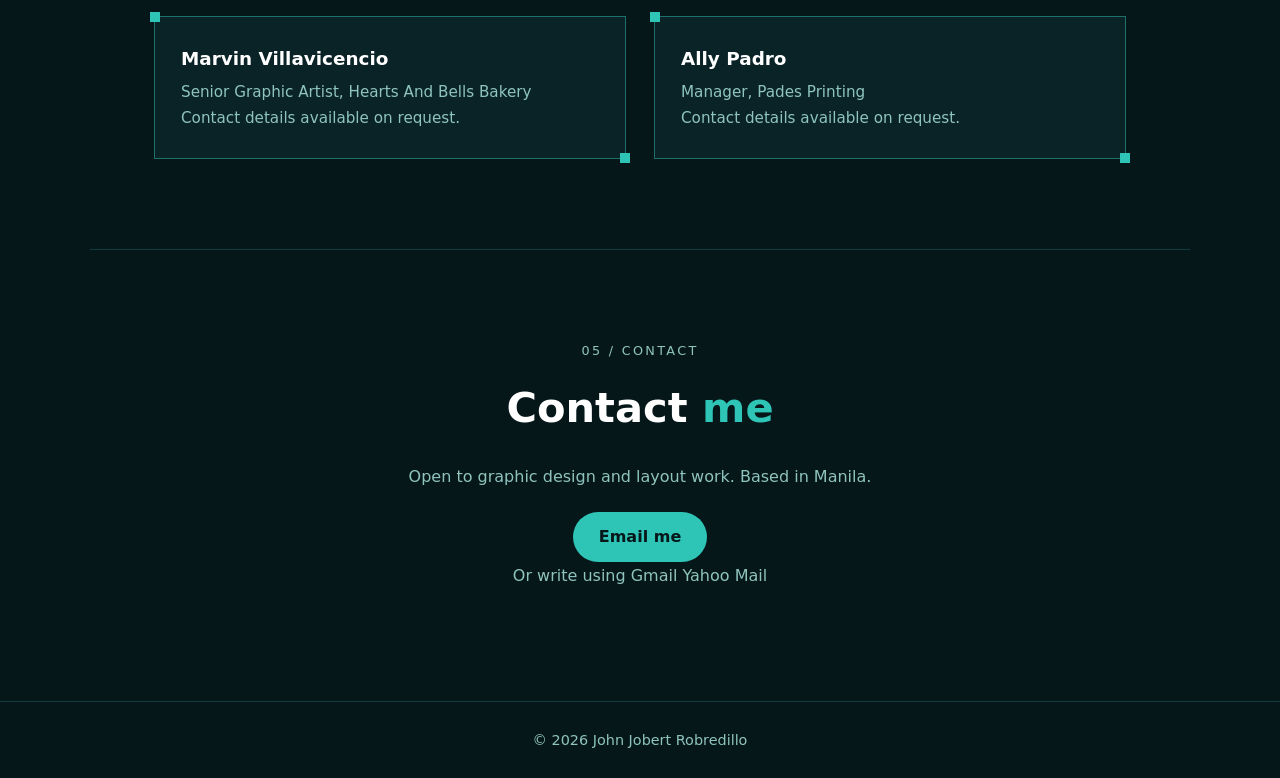
==== commit ddea0f7f: "Enhance contact section with email options Updated email link to include subject and body parameters" ====
--- a/v2/index.html
+++ b/v2/index.html
@@ -104,7 +104,11 @@
     <p class="lbl">05 / Contact</p>
     <h2 class="title">Contact <span>me</span></h2>
     <p>Open to graphic design and layout work. Based in Manila.</p>
-    <a class="btn" href="mailto:jobertv@yahoo.com">Email me</a>
+       <a class="btn" href="mailto:jobertv@yahoo.com?subject=Project%20inquiry&body=Hi%20Jobert%2C%0A%0AI%27d%20like%20to%20talk%20about%20a%20design%20project.%0A%0A">Email me</a>
+   <p class="mail-alt">Or write using
+     <a href="https://mail.google.com/mail/?view=cm&fs=1&to=jobertv@yahoo.com&su=Project%20inquiry&body=Hi%20Jobert%2C%0A%0AI%27d%20like%20to%20talk%20about%20a%20design%20project.%0A%0A" target="_blank" rel="noopener">Gmail</a>
+     <a href="https://compose.mail.yahoo.com/?to=jobertv@yahoo.com&subject=Project%20inquiry&body=Hi%20Jobert%2C%0A%0AI%27d%20like%20to%20talk%20about%20a%20design%20project.%0A%0A" target="_blank" rel="noopener">Yahoo Mail</a>
+   </p>
   </section>
 </main>
 
--- a/v2/style.css
+++ b/v2/style.css
@@ -69,7 +69,7 @@
 .filter{background:none;border:1px solid var(--teal);color:var(--teal);padding:7px 20px;border-radius:999px;font-family:inherit;cursor:pointer;transition:background .2s,color .2s}
 .filter:hover,.filter.active{background:var(--teal);color:var(--bg)}
 .gallery{column-count:3;column-gap:14px}
-.g-item{break-inside:avoid;margin:0 0 14px;border:1px solid var(--line);background:var(--panel);padding:6px;cursor:zoom-in;overflow:hidden}
+   .g-item{break-inside:avoid;margin:0 0 14px;border-radius:8px;cursor:zoom-in;overflow:hidden}
 .g-item img{width:100%;transition:transform .35s}
 .g-item:hover img{transform:scale(1.03)}
 .g-item.hide{display:none}
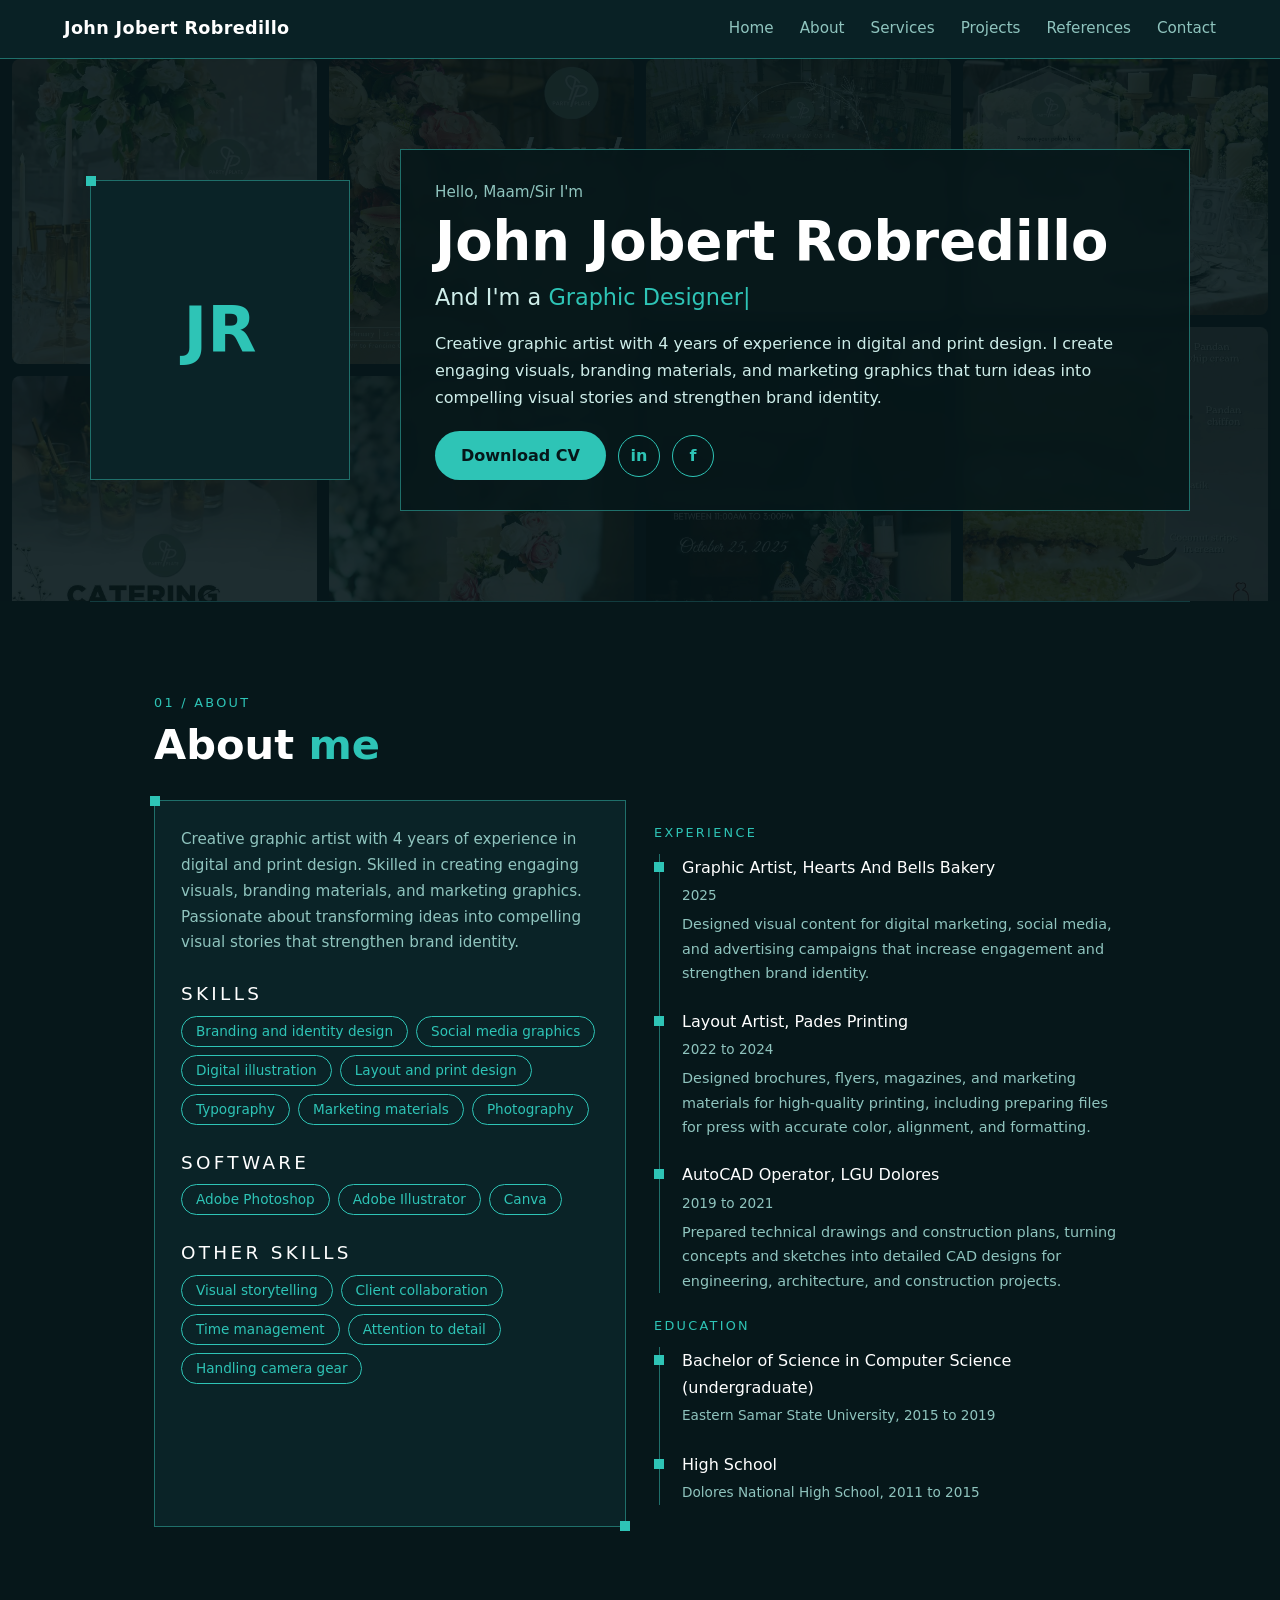
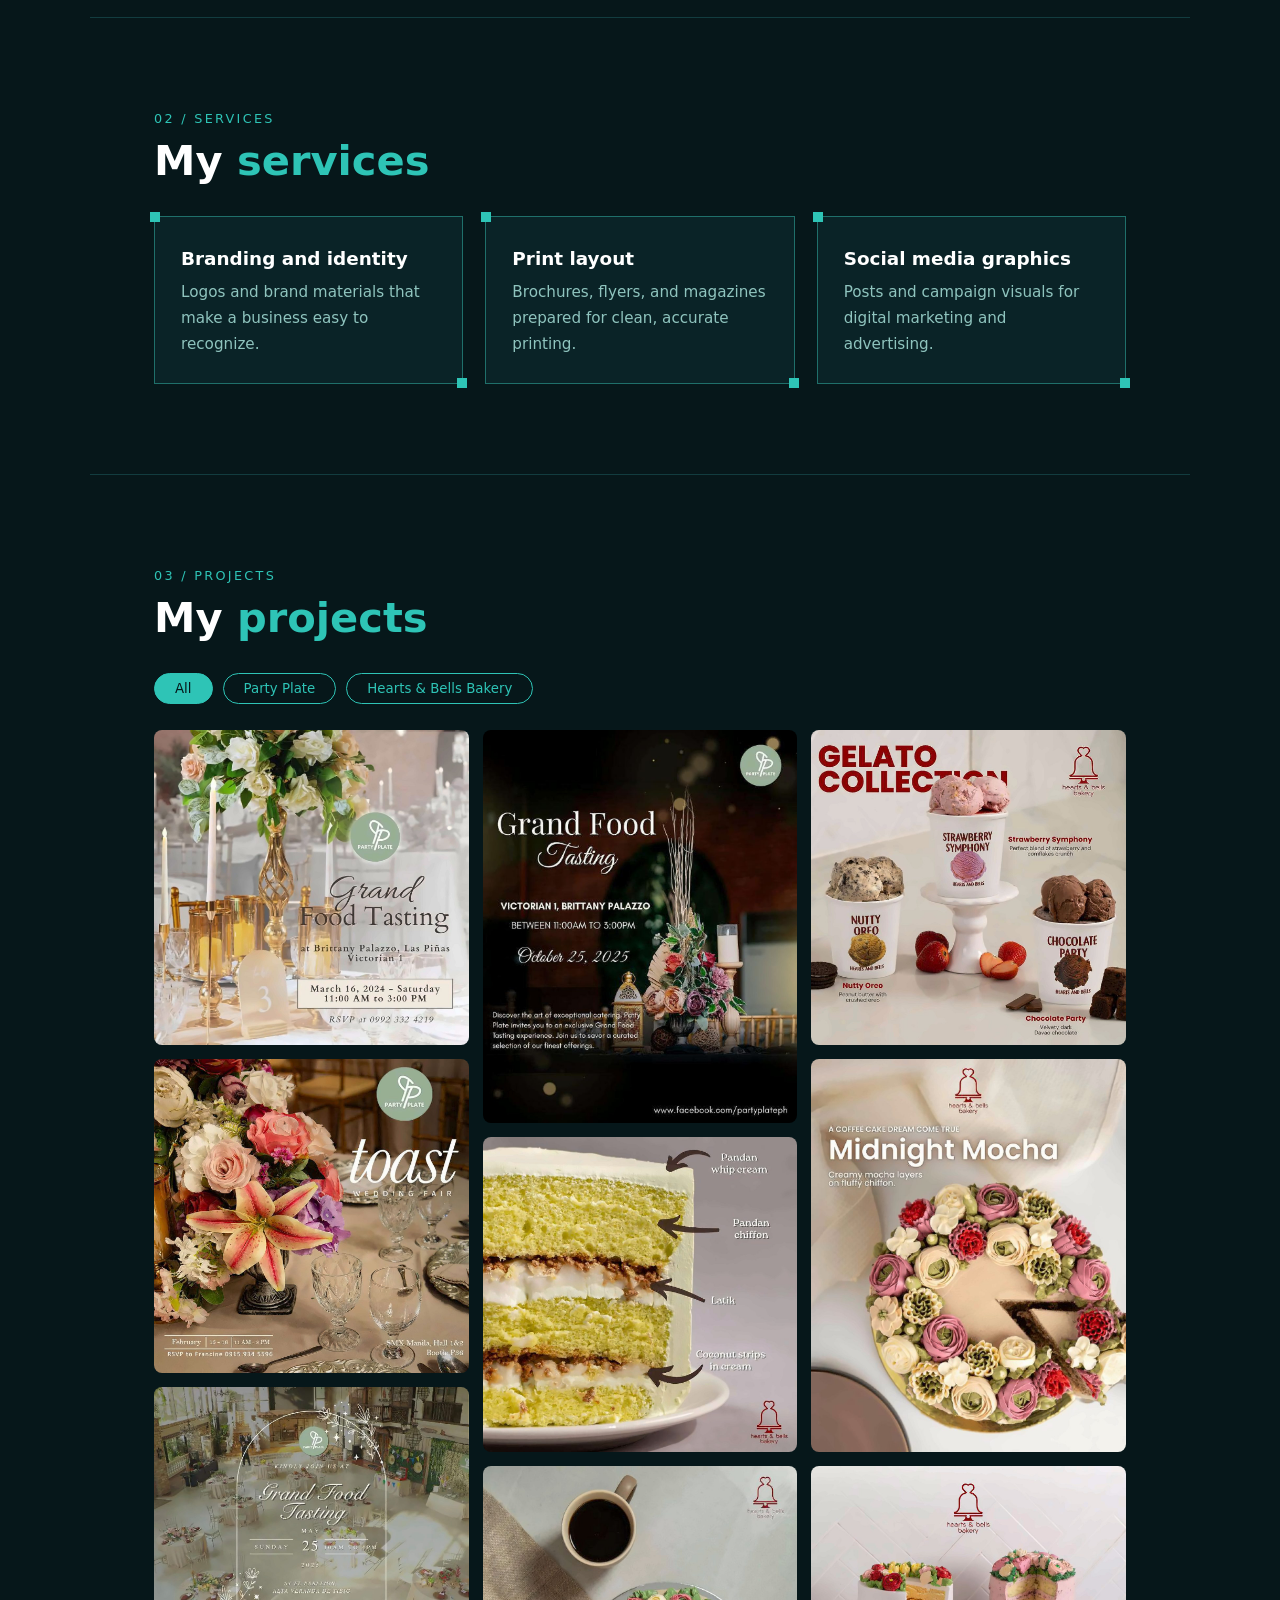
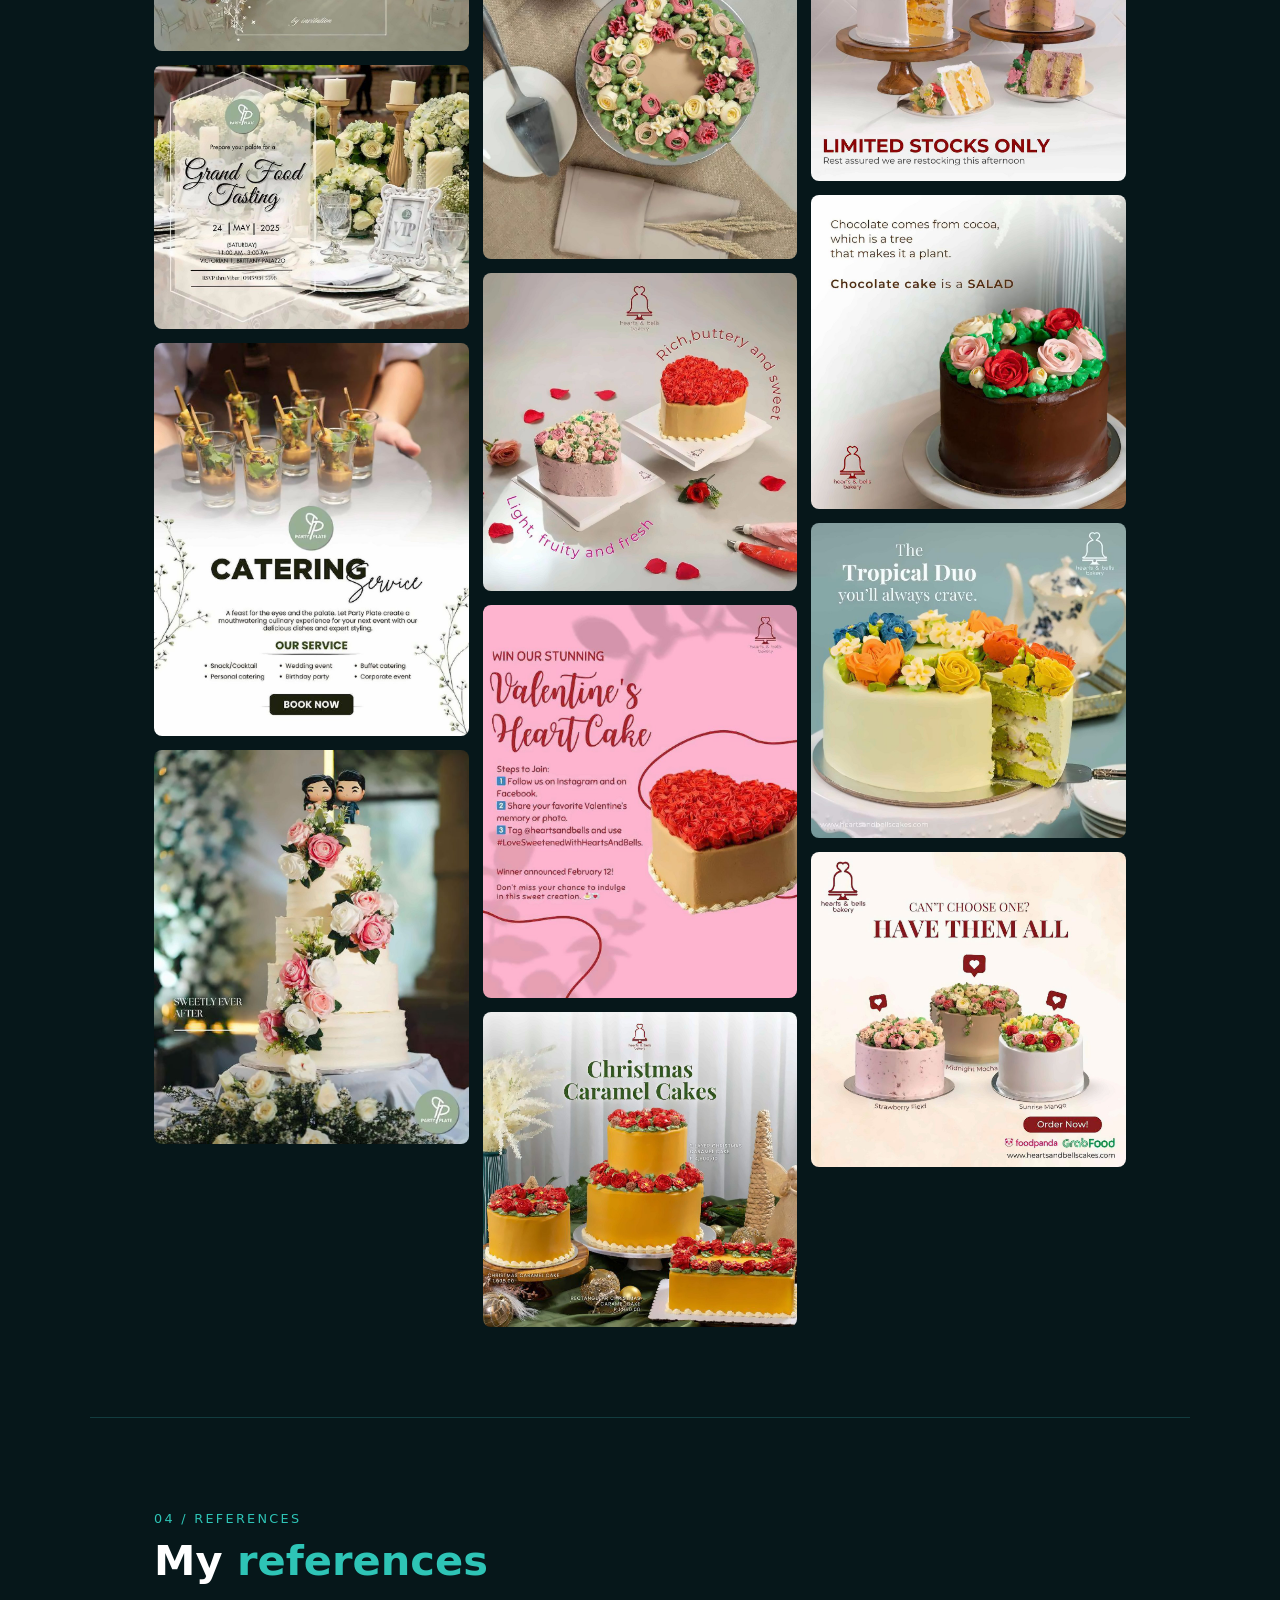
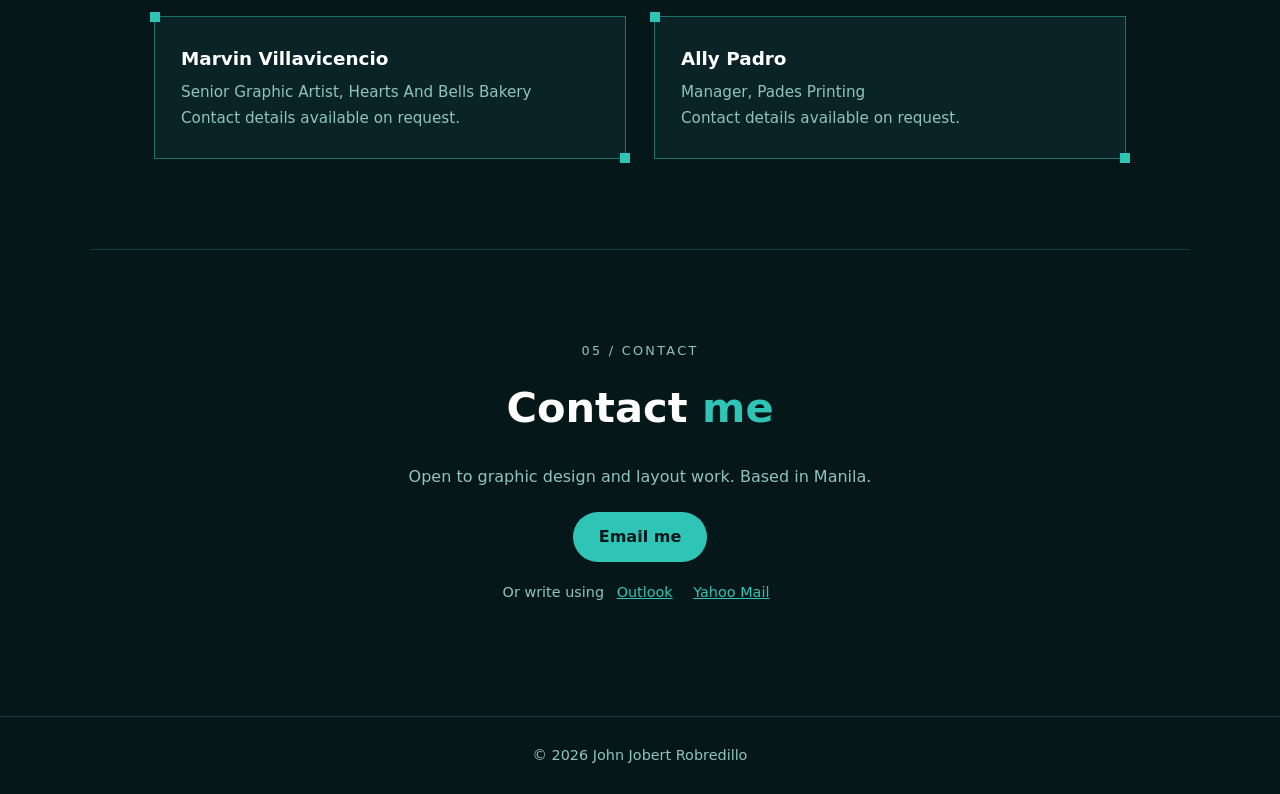
==== commit 71acf5f0: "Change email links to Outlook and Gmail Updated email links to use Outlook and Gmail." ====
--- a/v2/index.html
+++ b/v2/index.html
@@ -104,9 +104,9 @@
     <p class="lbl">05 / Contact</p>
     <h2 class="title">Contact <span>me</span></h2>
     <p>Open to graphic design and layout work. Based in Manila.</p>
-       <a class="btn" href="mailto:jobertv@yahoo.com?subject=Project%20inquiry&body=Hi%20Jobert%2C%0A%0AI%27d%20like%20to%20talk%20about%20a%20design%20project.%0A%0A">Email me</a>
+          <a class="btn" href="https://mail.google.com/mail/?view=cm&fs=1&to=jobertv@yahoo.com&su=Project%20inquiry&body=Hi%20Jobert%2C%0A%0AI%27d%20like%20to%20talk%20about%20a%20design%20project.%0A%0A" target="_blank" rel="noopener">Email me</a>
    <p class="mail-alt">Or write using
-     <a href="https://mail.google.com/mail/?view=cm&fs=1&to=jobertv@yahoo.com&su=Project%20inquiry&body=Hi%20Jobert%2C%0A%0AI%27d%20like%20to%20talk%20about%20a%20design%20project.%0A%0A" target="_blank" rel="noopener">Gmail</a>
+     <a href="https://outlook.live.com/mail/0/deeplink/compose?to=jobertv@yahoo.com&subject=Project%20inquiry&body=Hi%20Jobert%2C%0A%0AI%27d%20like%20to%20talk%20about%20a%20design%20project.%0A%0A" target="_blank" rel="noopener">Outlook</a>
      <a href="https://compose.mail.yahoo.com/?to=jobertv@yahoo.com&subject=Project%20inquiry&body=Hi%20Jobert%2C%0A%0AI%27d%20like%20to%20talk%20about%20a%20design%20project.%0A%0A" target="_blank" rel="noopener">Yahoo Mail</a>
    </p>
   </section>
--- a/v2/style.css
+++ b/v2/style.css
@@ -101,3 +101,6 @@
   .hero-text{padding:22px}
 }
 @media(prefers-reduced-motion:reduce){.bg-track{animation:none}.typed:after{animation:none}html{scroll-behavior:auto}.js .reveal{opacity:1;transform:none;transition:none}}
+
+   .mail-alt{margin-top:18px;font-size:.9rem;color:var(--muted)}
+   .mail-alt a{color:var(--teal);text-decoration:underline;margin:0 8px}
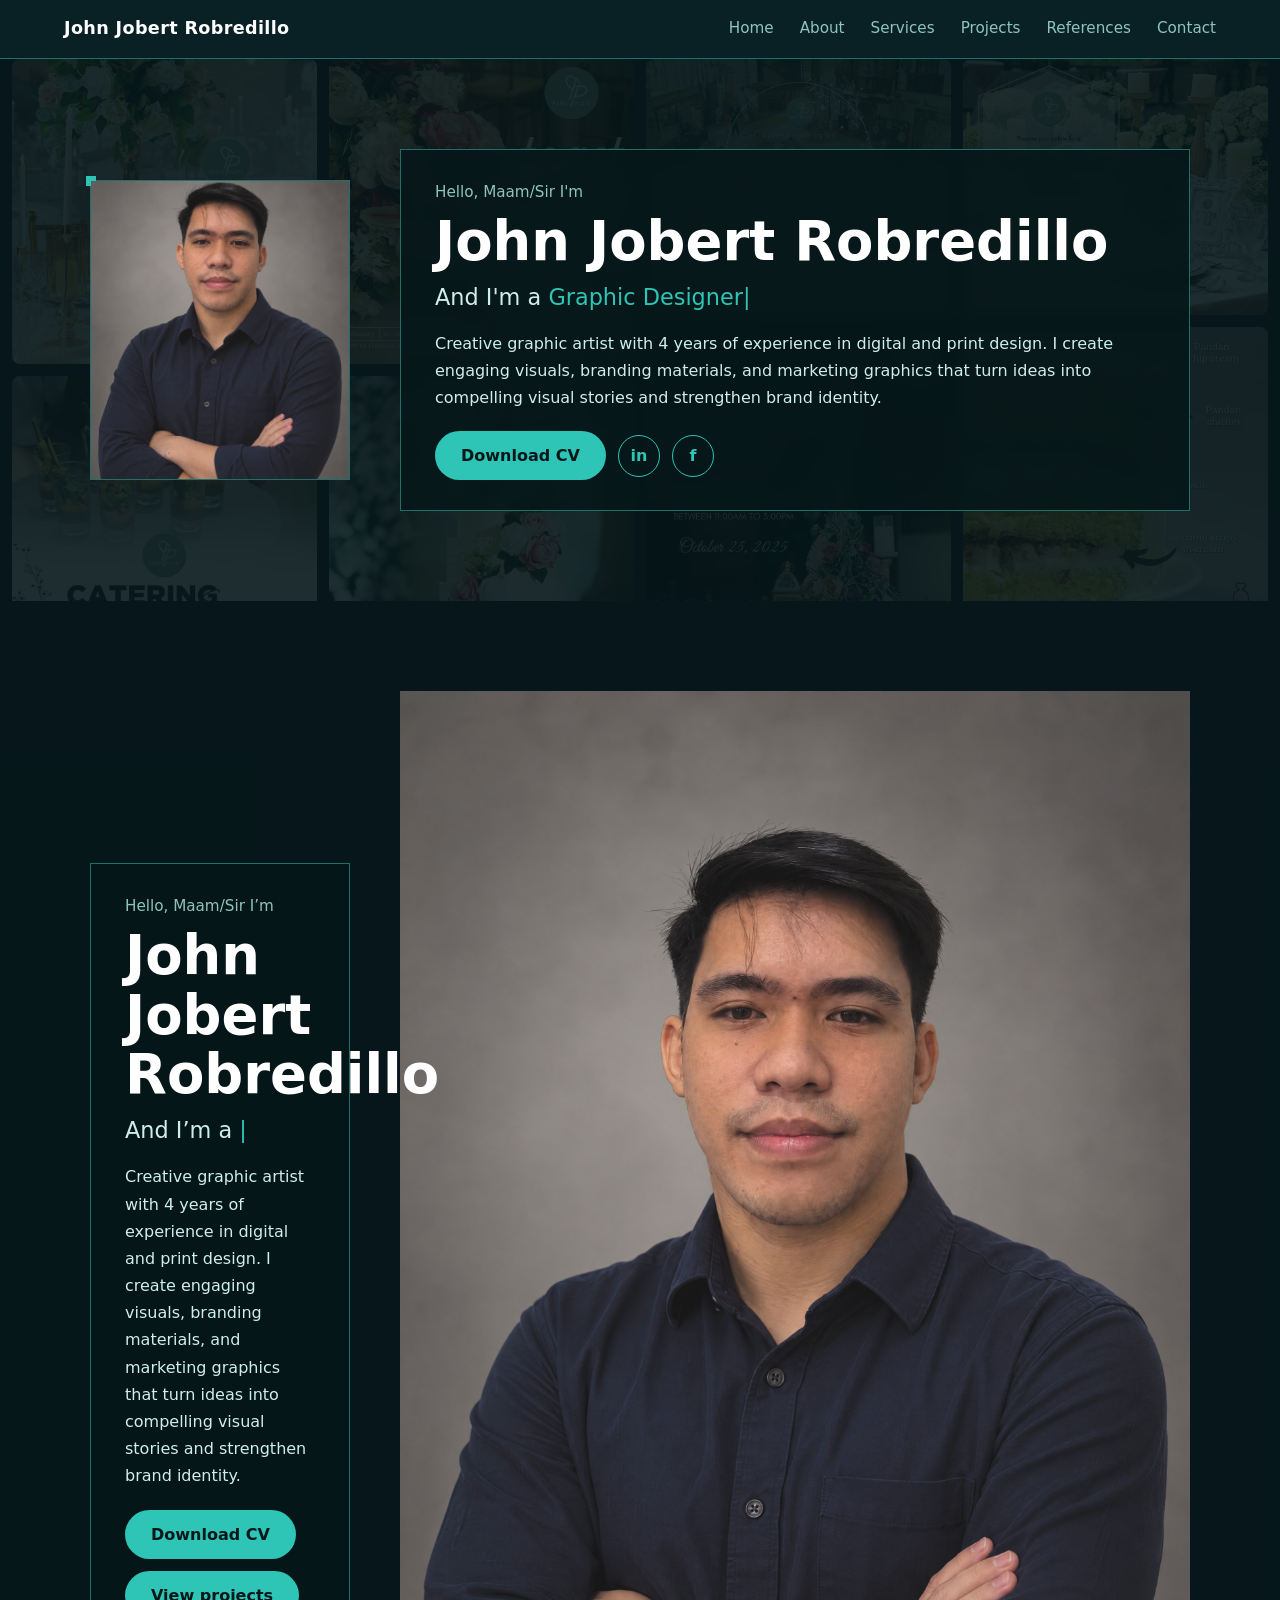
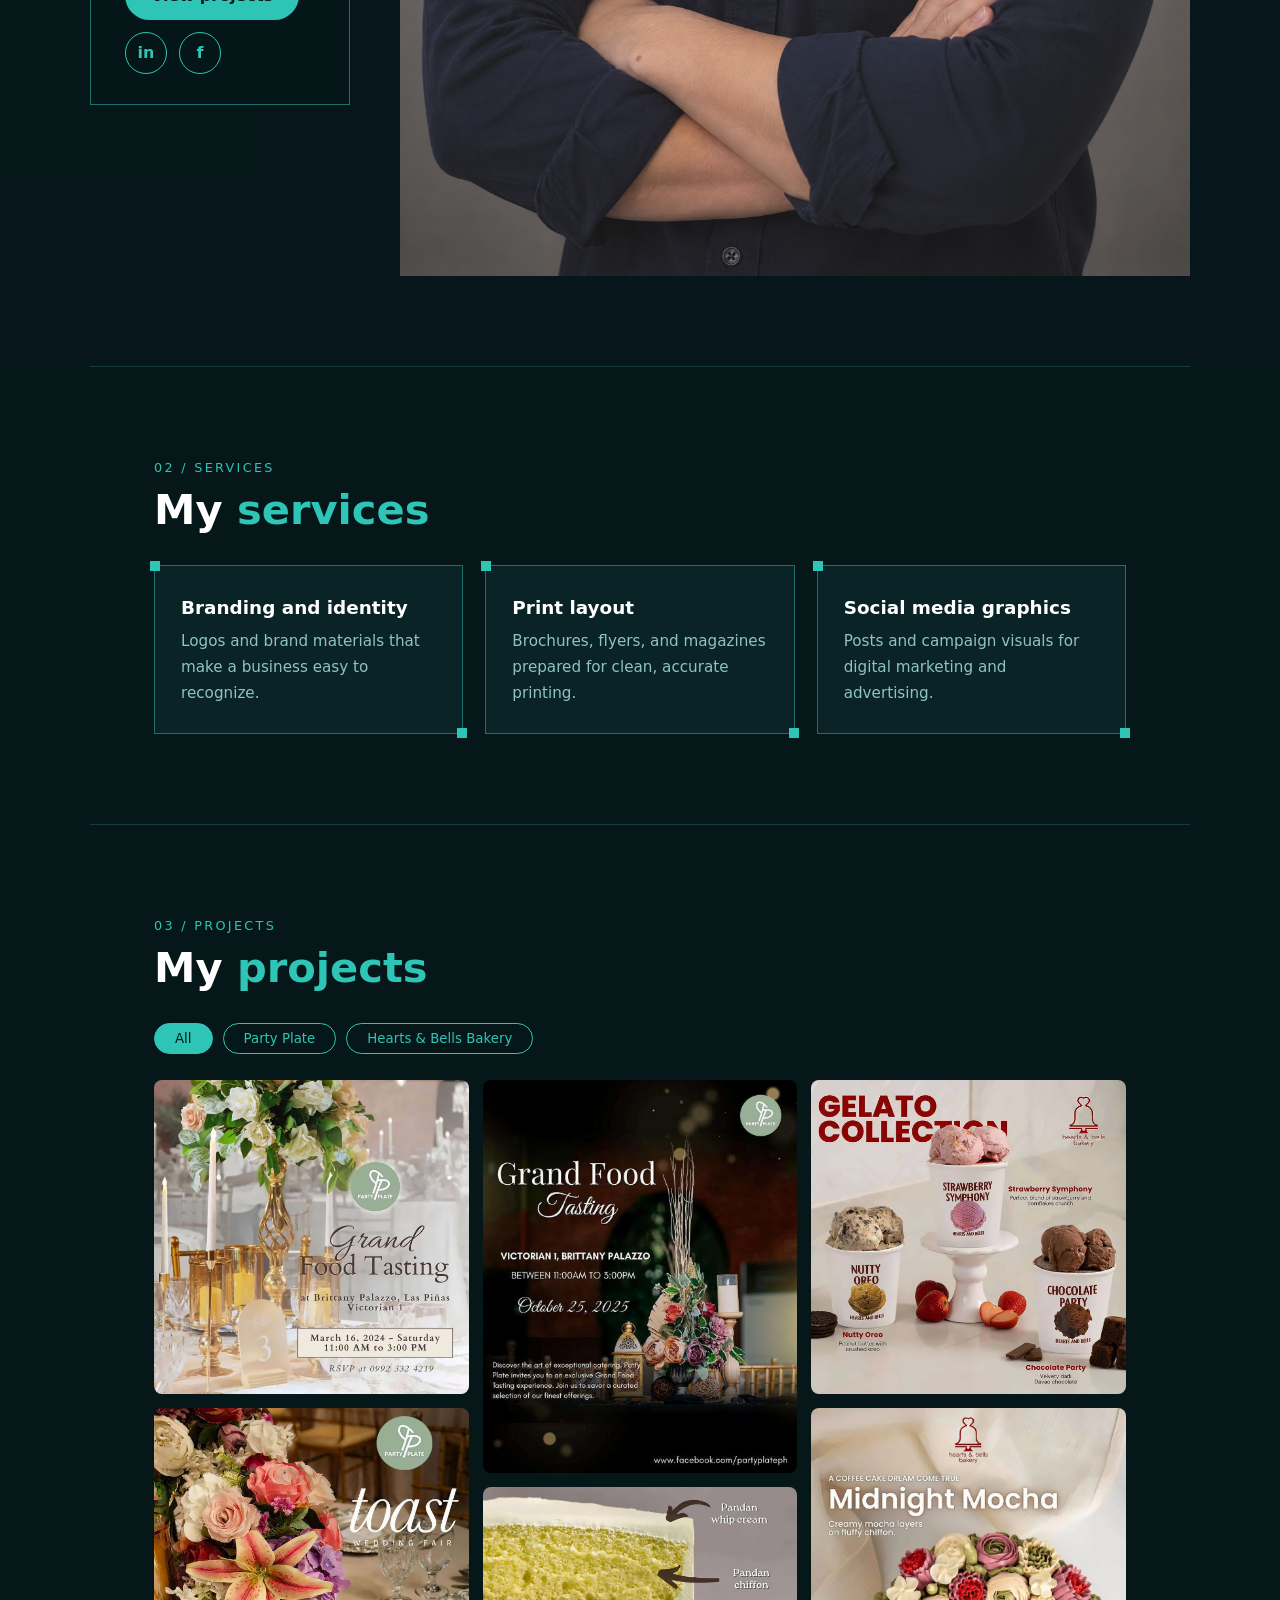
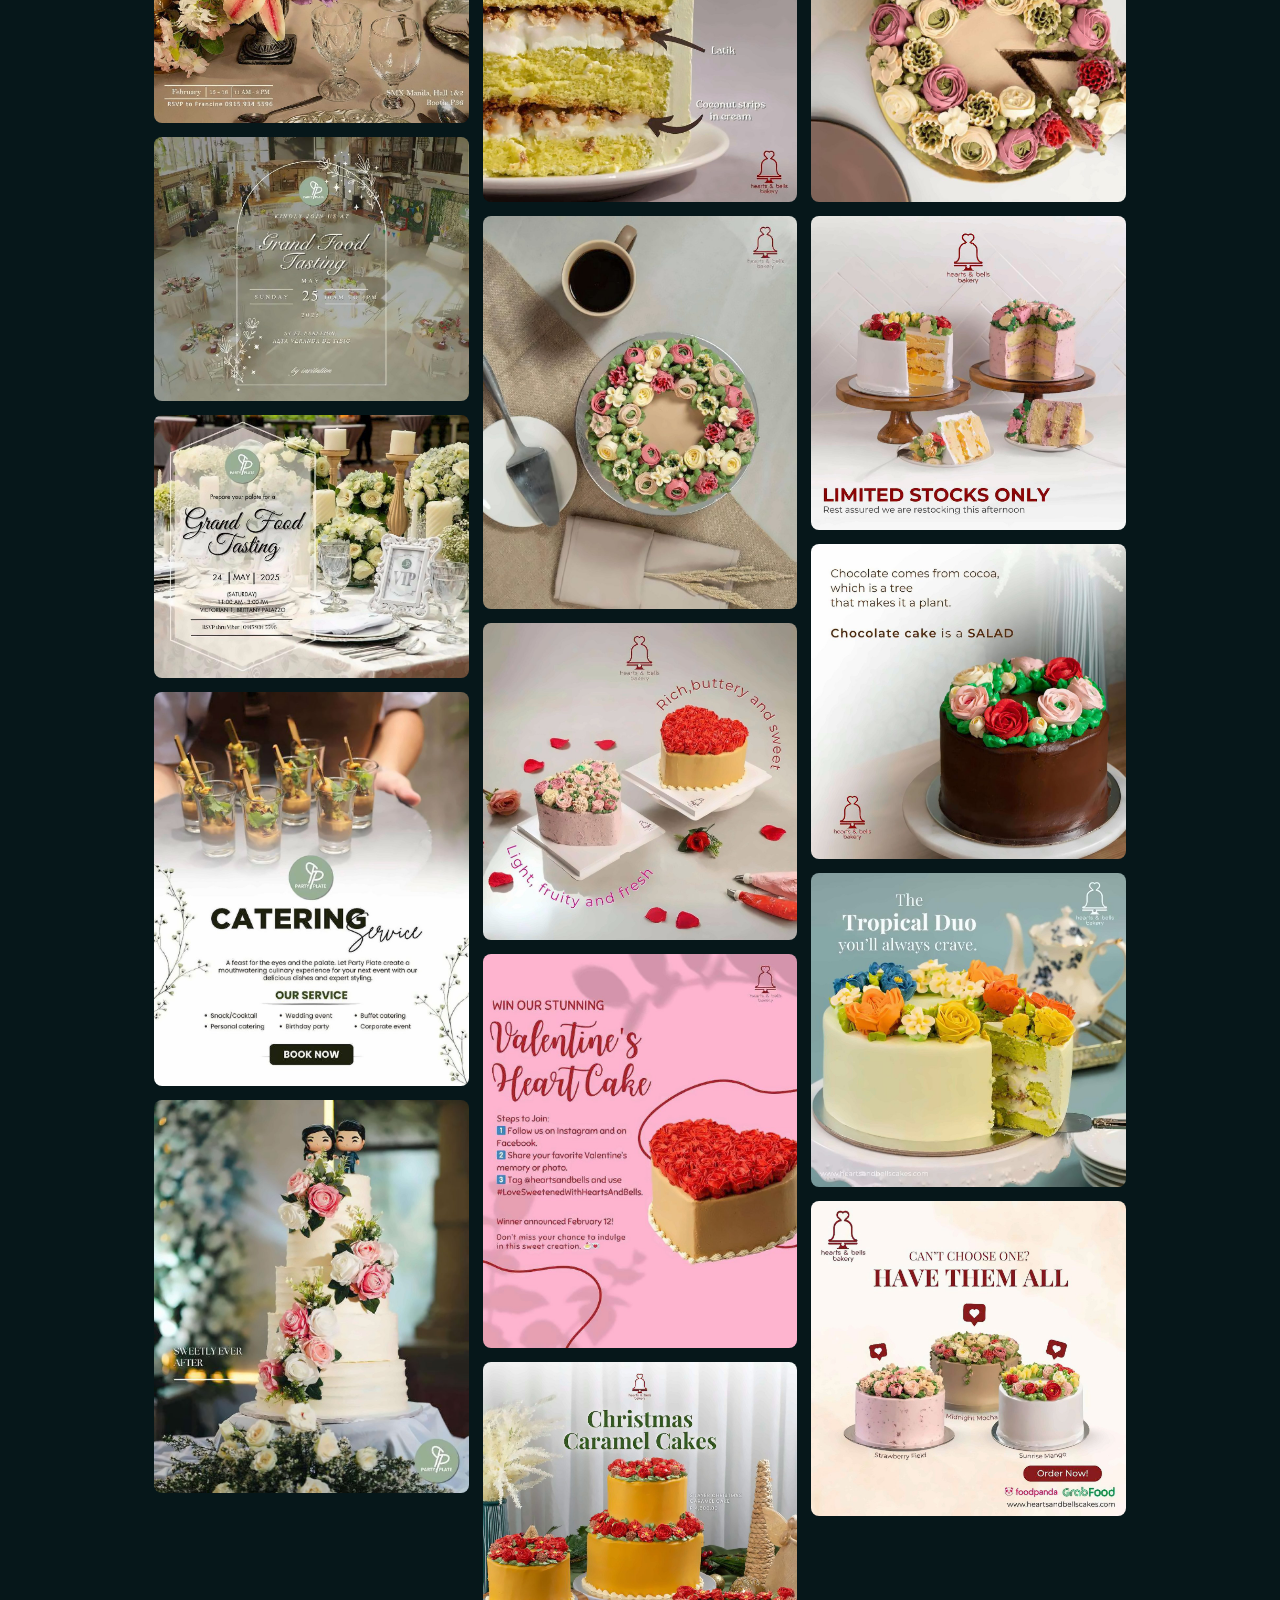
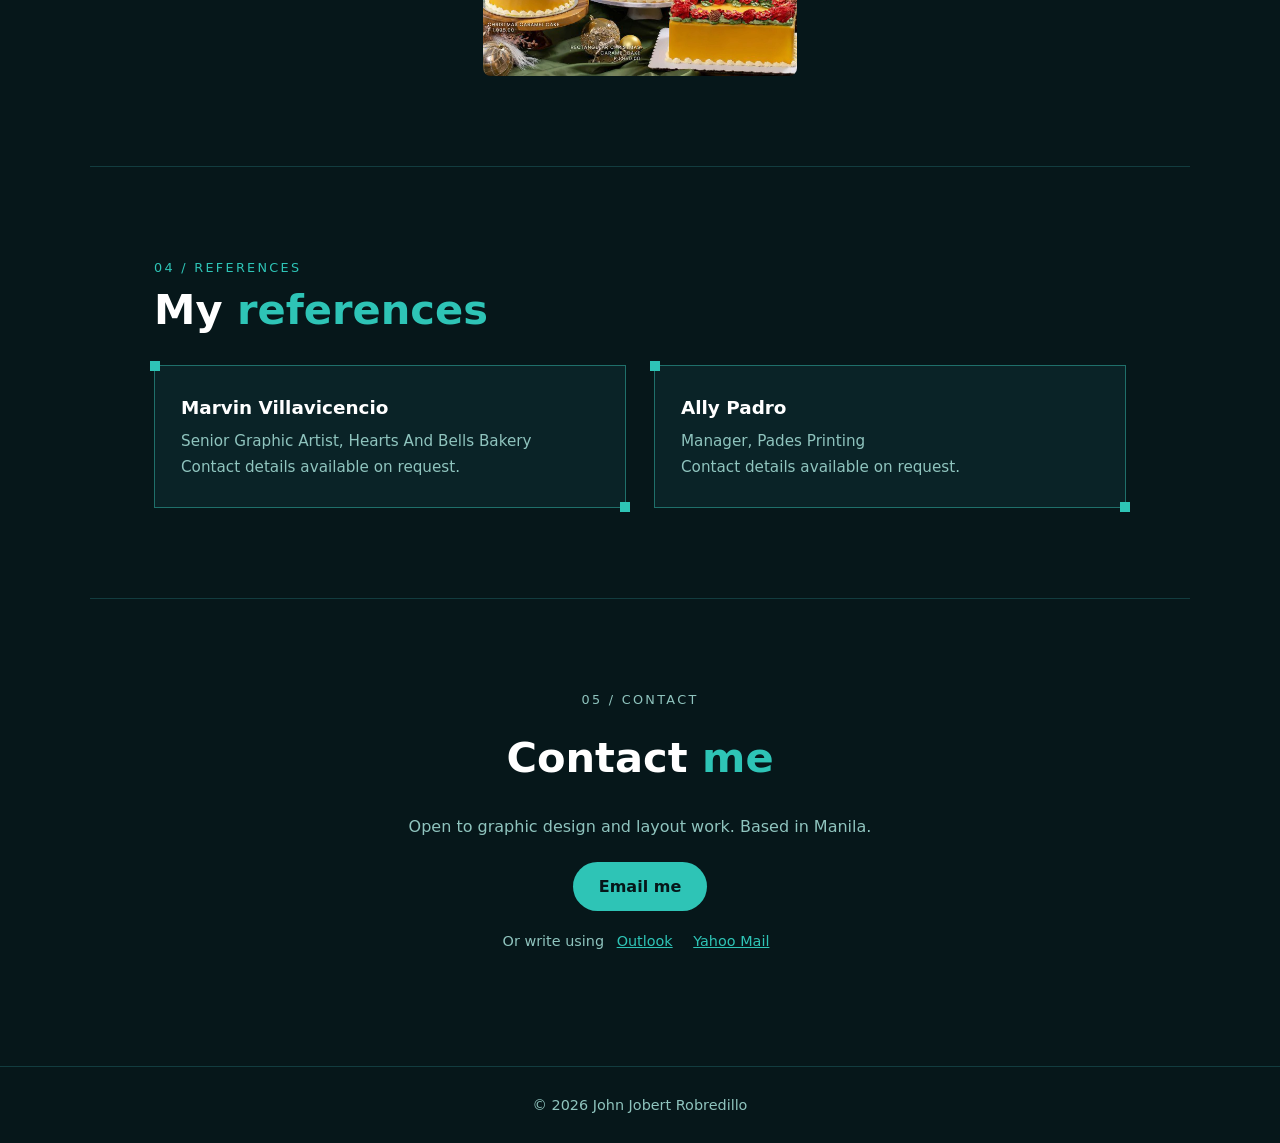
==== commit 71c3e48a: "Replace About section with Hero introduction Removed the About section and replaced it with a Hero s" ====
--- a/v2/index.html
+++ b/v2/index.html
@@ -41,34 +41,27 @@
     </div>
   </section>
 
-  <section id="about" class="section">
-    <p class="lbl">01 / About</p>
-    <h2 class="title">About <span>me</span></h2>
-    <div class="two">
-      <div class="panel cn reveal">
-        <p>Creative graphic artist with 4 years of experience in digital and print design. Skilled in creating engaging visuals, branding materials, and marketing graphics. Passionate about transforming ideas into compelling visual stories that strengthen brand identity.</p>
-        <h3 class="sub">Skills</h3>
-        <ul class="skills"><li>Branding and identity design</li><li>Social media graphics</li><li>Digital illustration</li><li>Layout and print design</li><li>Typography</li><li>Marketing materials</li><li>Photography</li></ul>
-        <h3 class="sub">Software</h3>
-        <ul class="skills"><li>Adobe Photoshop</li><li>Adobe Illustrator</li><li>Canva</li></ul>
-        <h3 class="sub">Other skills</h3>
-        <ul class="skills"><li>Visual storytelling</li><li>Client collaboration</li><li>Time management</li><li>Attention to detail</li><li>Handling camera gear</li></ul>
-      </div>
-      <div class="reveal">
-        <h3 class="sub">Experience</h3>
-        <ol class="timeline">
-          <li><h4>Graphic Artist, Hearts And Bells Bakery</h4><span>2025</span><p>Designed visual content for digital marketing, social media, and advertising campaigns that increase engagement and strengthen brand identity.</p></li>
-          <li><h4>Layout Artist, Pades Printing</h4><span>2022 to 2024</span><p>Designed brochures, flyers, magazines, and marketing materials for high-quality printing, including preparing files for press with accurate color, alignment, and formatting.</p></li>
-          <li><h4>AutoCAD Operator, LGU Dolores</h4><span>2019 to 2021</span><p>Prepared technical drawings and construction plans, turning concepts and sketches into detailed CAD designs for engineering, architecture, and construction projects.</p></li>
-        </ol>
-        <h3 class="sub">Education</h3>
-        <ol class="timeline">
-          <li><h4>Bachelor of Science in Computer Science (undergraduate)</h4><span>Eastern Samar State University, 2015 to 2019</span></li>
-          <li><h4>High School</h4><span>Dolores National High School, 2011 to 2015</span></li>
-        </ol>
+  <section id="home" class="hero">
+  <div class="hero-bg" aria-hidden="true"></div>
+  <div class="hero-inner">
+    <div class="hero-text">
+      <p class="hello">Hello, Maam/Sir I’m</p>
+      <h1>John Jobert Robredillo</h1>
+      <h2>And I’m a <span class="typed" id="typed"></span></h2>
+      <span class="rule"></span>
+      <p>Creative graphic artist with 4 years of experience in digital and print design. I create engaging visuals, branding materials, and marketing graphics that turn ideas into compelling visual stories and strengthen brand identity.</p>
+      <div class="actions">
+        <a class="btn" href="../CV.pdf" download>Download CV</a>
+        <a class="btn btn-outline" href="#projects">View projects</a>
+        <a class="chip" href="https://www.linkedin.com/in/john-jobert-robredillo-656a92281/" aria-label="LinkedIn">in</a>
+        <a class="chip" href="https://facebook.com/jobert.villacarillo.2024" aria-label="Facebook">f</a>
       </div>
     </div>
-  </section>
+    <div class="hero-photo">
+      <img src="../images/profile.jpg" alt="Photo of John Jobert Robredillo" onerror="this.remove()">
+    </div>
+  </div>
+</section>
 
   <section id="services" class="section">
     <p class="lbl">02 / Services</p>
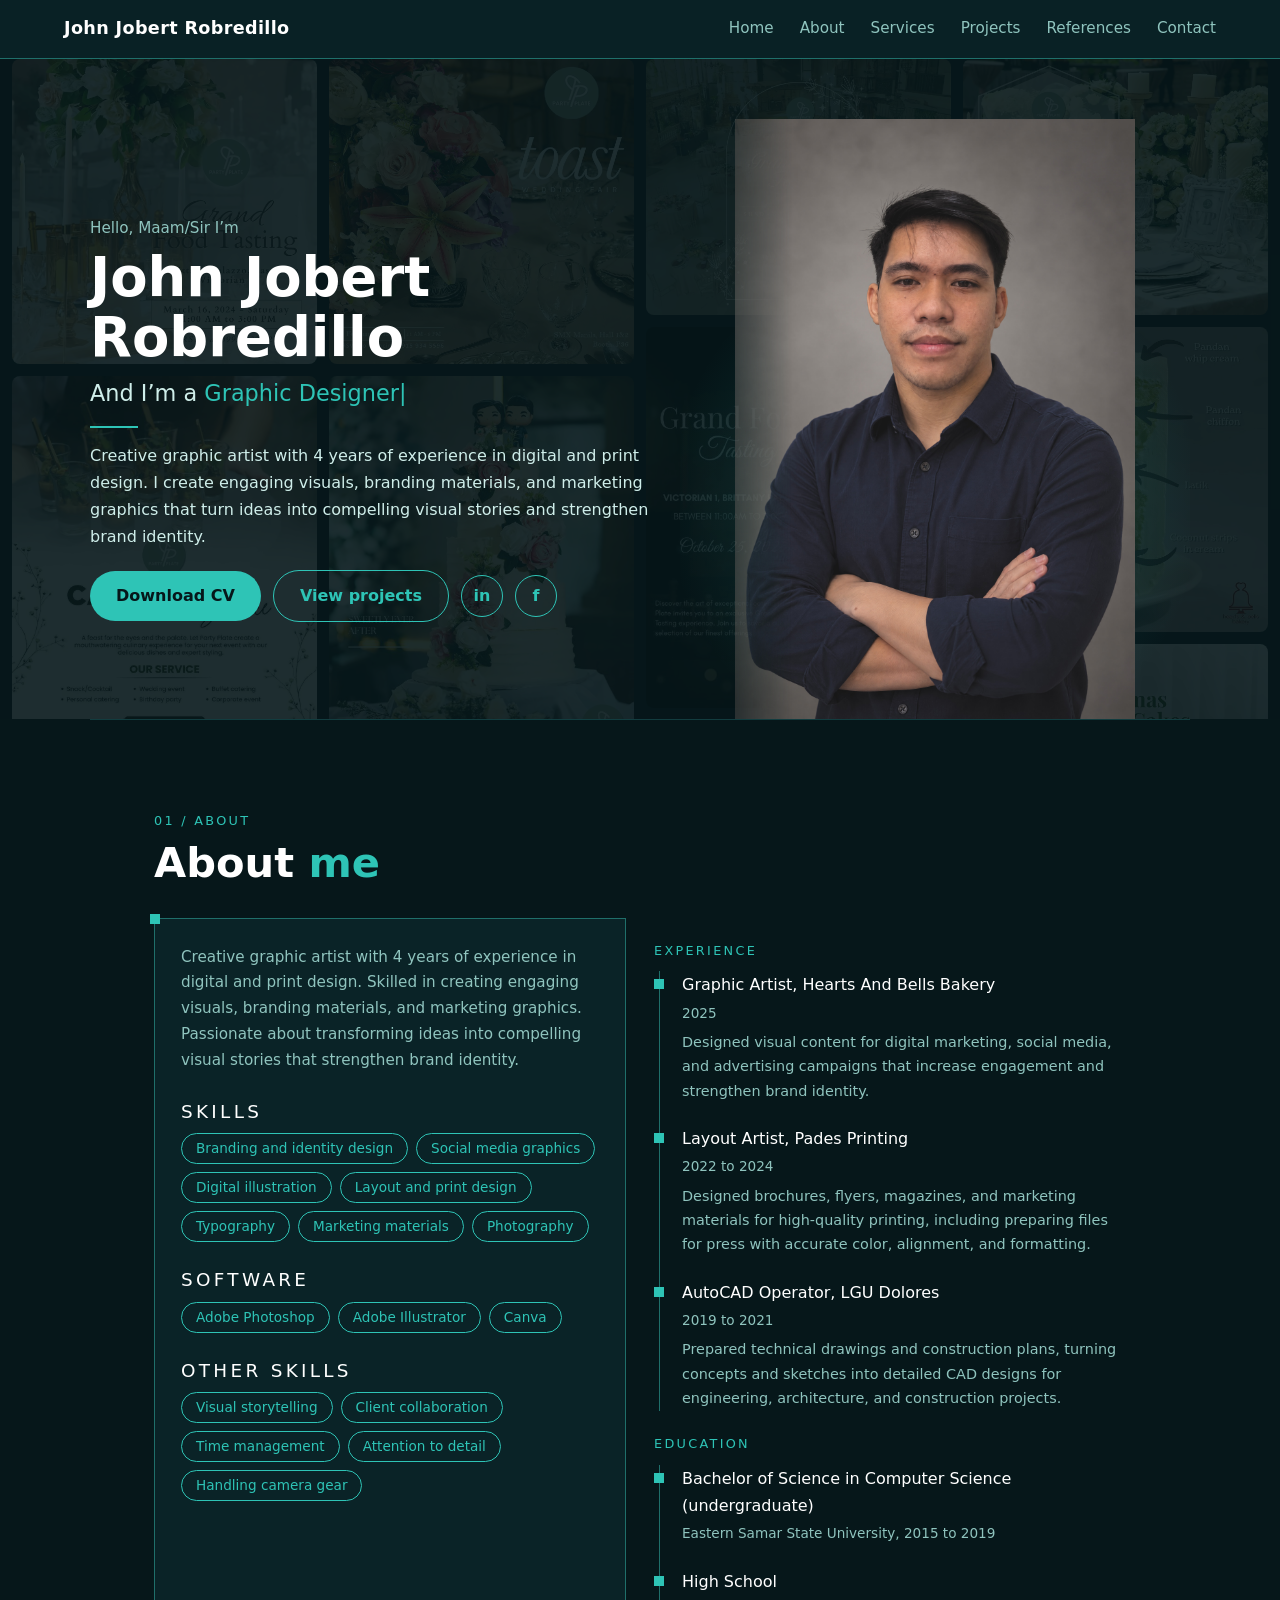
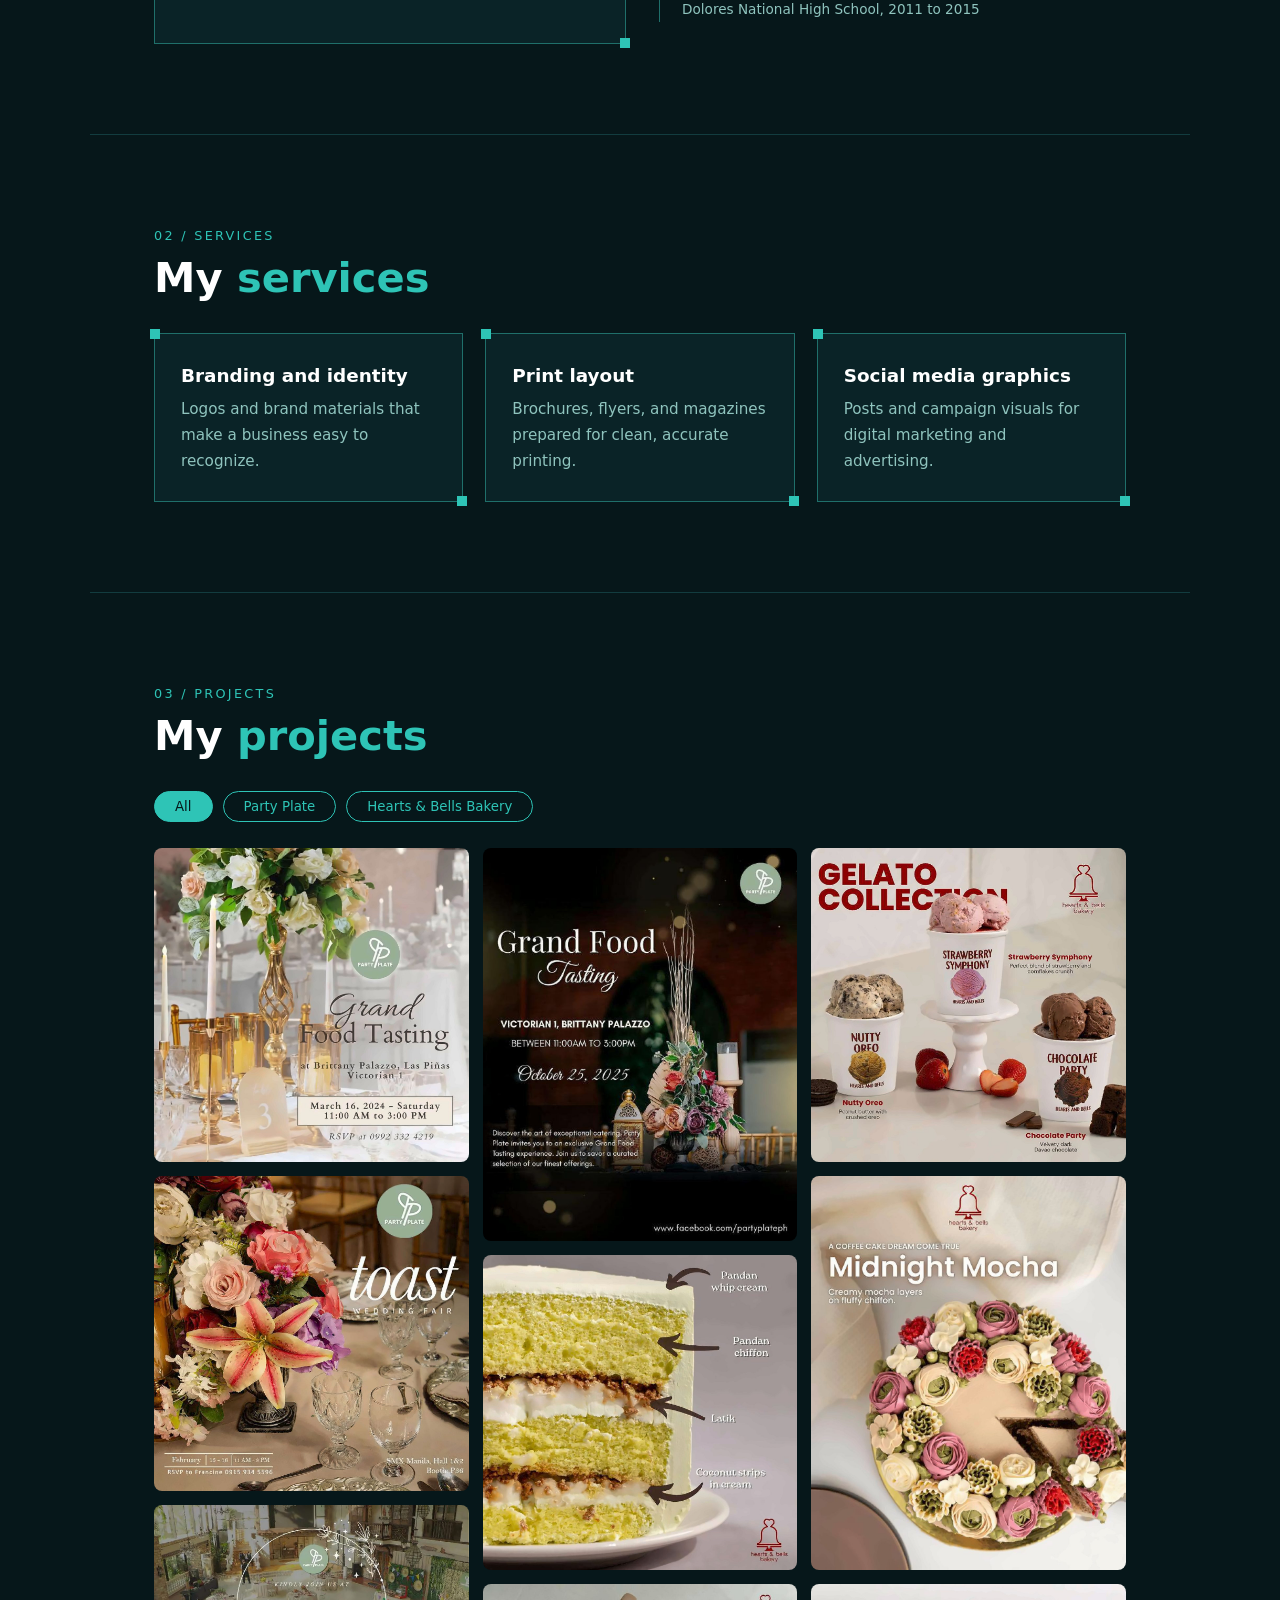
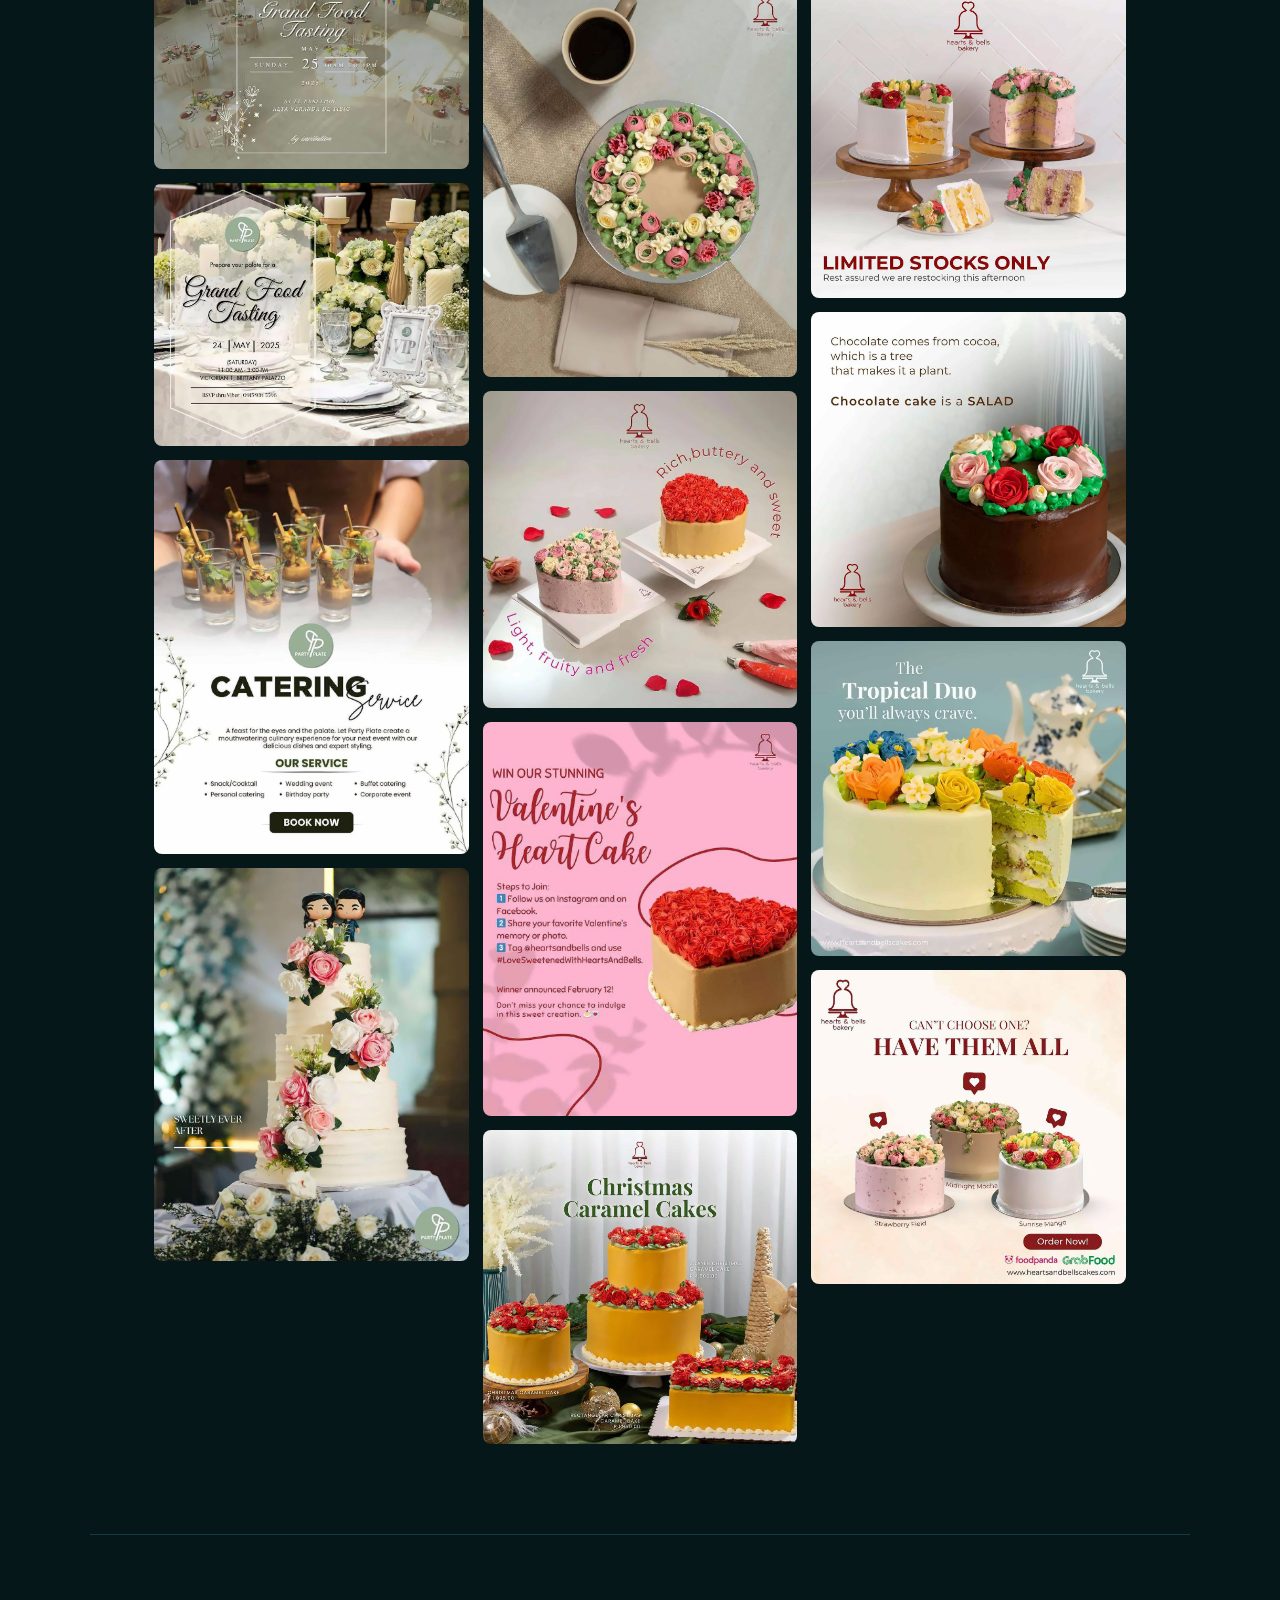
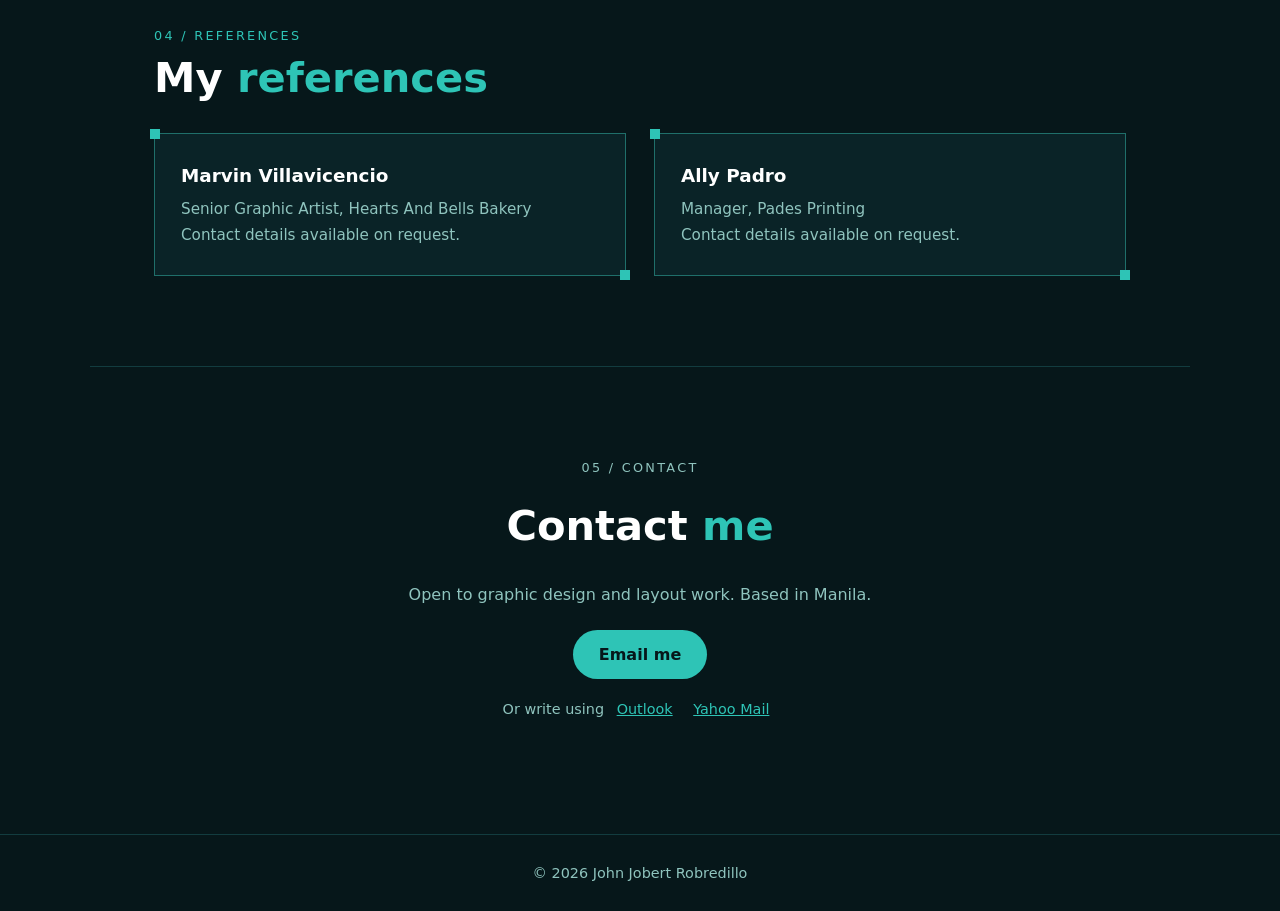
==== commit 4373a267: "Add files via upload" ====
--- a/v2/index.html
+++ b/v2/index.html
@@ -24,44 +24,53 @@
   <section id="home" class="hero">
     <div class="hero-bg" aria-hidden="true"></div>
     <div class="hero-inner">
-      <div class="photo cn" data-initials="JR">
-        <img src="../images/profile.jpg" alt="Photo of John Jobert Robredillo" onerror="this.remove()">
-      </div>
       <div class="hero-text">
-        <p class="hello">Hello, Maam/Sir I'm </p>
+        <p class="hello">Hello, Maam/Sir I’m</p>
         <h1>John Jobert Robredillo</h1>
-        <h2>And I'm a <span class="typed" id="typed"></span></h2>
+        <h2>And I’m a <span class="typed" id="typed"></span></h2>
+        <span class="rule"></span>
         <p>Creative graphic artist with 4 years of experience in digital and print design. I create engaging visuals, branding materials, and marketing graphics that turn ideas into compelling visual stories and strengthen brand identity.</p>
         <div class="actions">
           <a class="btn" href="../CV.pdf" download>Download CV</a>
+          <a class="btn btn-outline" href="#projects">View projects</a>
           <a class="chip" href="https://www.linkedin.com/in/john-jobert-robredillo-656a92281/" aria-label="LinkedIn">in</a>
           <a class="chip" href="https://facebook.com/jobert.villacarillo.2024" aria-label="Facebook">f</a>
         </div>
       </div>
+      <div class="hero-photo">
+        <img src="../images/profile.jpg" alt="Photo of John Jobert Robredillo" onerror="this.remove()">
+      </div>
     </div>
   </section>
 
-  <section id="home" class="hero">
-  <div class="hero-bg" aria-hidden="true"></div>
-  <div class="hero-inner">
-    <div class="hero-text">
-      <p class="hello">Hello, Maam/Sir I’m</p>
-      <h1>John Jobert Robredillo</h1>
-      <h2>And I’m a <span class="typed" id="typed"></span></h2>
-      <span class="rule"></span>
-      <p>Creative graphic artist with 4 years of experience in digital and print design. I create engaging visuals, branding materials, and marketing graphics that turn ideas into compelling visual stories and strengthen brand identity.</p>
-      <div class="actions">
-        <a class="btn" href="../CV.pdf" download>Download CV</a>
-        <a class="btn btn-outline" href="#projects">View projects</a>
-        <a class="chip" href="https://www.linkedin.com/in/john-jobert-robredillo-656a92281/" aria-label="LinkedIn">in</a>
-        <a class="chip" href="https://facebook.com/jobert.villacarillo.2024" aria-label="Facebook">f</a>
+  <section id="about" class="section">
+    <p class="lbl">01 / About</p>
+    <h2 class="title">About <span>me</span></h2>
+    <div class="two">
+      <div class="panel cn reveal">
+        <p>Creative graphic artist with 4 years of experience in digital and print design. Skilled in creating engaging visuals, branding materials, and marketing graphics. Passionate about transforming ideas into compelling visual stories that strengthen brand identity.</p>
+        <h3 class="sub">Skills</h3>
+        <ul class="skills"><li>Branding and identity design</li><li>Social media graphics</li><li>Digital illustration</li><li>Layout and print design</li><li>Typography</li><li>Marketing materials</li><li>Photography</li></ul>
+        <h3 class="sub">Software</h3>
+        <ul class="skills"><li>Adobe Photoshop</li><li>Adobe Illustrator</li><li>Canva</li></ul>
+        <h3 class="sub">Other skills</h3>
+        <ul class="skills"><li>Visual storytelling</li><li>Client collaboration</li><li>Time management</li><li>Attention to detail</li><li>Handling camera gear</li></ul>
+      </div>
+      <div class="reveal">
+        <h3 class="sub">Experience</h3>
+        <ol class="timeline">
+          <li><h4>Graphic Artist, Hearts And Bells Bakery</h4><span>2025</span><p>Designed visual content for digital marketing, social media, and advertising campaigns that increase engagement and strengthen brand identity.</p></li>
+          <li><h4>Layout Artist, Pades Printing</h4><span>2022 to 2024</span><p>Designed brochures, flyers, magazines, and marketing materials for high-quality printing, including preparing files for press with accurate color, alignment, and formatting.</p></li>
+          <li><h4>AutoCAD Operator, LGU Dolores</h4><span>2019 to 2021</span><p>Prepared technical drawings and construction plans, turning concepts and sketches into detailed CAD designs for engineering, architecture, and construction projects.</p></li>
+        </ol>
+        <h3 class="sub">Education</h3>
+        <ol class="timeline">
+          <li><h4>Bachelor of Science in Computer Science (undergraduate)</h4><span>Eastern Samar State University, 2015 to 2019</span></li>
+          <li><h4>High School</h4><span>Dolores National High School, 2011 to 2015</span></li>
+        </ol>
       </div>
     </div>
-    <div class="hero-photo">
-      <img src="../images/profile.jpg" alt="Photo of John Jobert Robredillo" onerror="this.remove()">
-    </div>
-  </div>
-</section>
+  </section>
 
   <section id="services" class="section">
     <p class="lbl">02 / Services</p>
@@ -97,11 +106,11 @@
     <p class="lbl">05 / Contact</p>
     <h2 class="title">Contact <span>me</span></h2>
     <p>Open to graphic design and layout work. Based in Manila.</p>
-          <a class="btn" href="https://mail.google.com/mail/?view=cm&fs=1&to=jobertv@yahoo.com&su=Project%20inquiry&body=Hi%20Jobert%2C%0A%0AI%27d%20like%20to%20talk%20about%20a%20design%20project.%0A%0A" target="_blank" rel="noopener">Email me</a>
-   <p class="mail-alt">Or write using
-     <a href="https://outlook.live.com/mail/0/deeplink/compose?to=jobertv@yahoo.com&subject=Project%20inquiry&body=Hi%20Jobert%2C%0A%0AI%27d%20like%20to%20talk%20about%20a%20design%20project.%0A%0A" target="_blank" rel="noopener">Outlook</a>
-     <a href="https://compose.mail.yahoo.com/?to=jobertv@yahoo.com&subject=Project%20inquiry&body=Hi%20Jobert%2C%0A%0AI%27d%20like%20to%20talk%20about%20a%20design%20project.%0A%0A" target="_blank" rel="noopener">Yahoo Mail</a>
-   </p>
+    <a class="btn" href="https://mail.google.com/mail/?view=cm&fs=1&to=jobertv@yahoo.com&su=Project%20inquiry&body=Hi%20Jobert%2C%0A%0AI%27d%20like%20to%20talk%20about%20a%20design%20project.%0A%0A" target="_blank" rel="noopener">Email me</a>
+    <p class="mail-alt">Or write using
+      <a href="https://outlook.live.com/mail/0/deeplink/compose?to=jobertv@yahoo.com&subject=Project%20inquiry&body=Hi%20Jobert%2C%0A%0AI%27d%20like%20to%20talk%20about%20a%20design%20project.%0A%0A" target="_blank" rel="noopener">Outlook</a>
+      <a href="https://compose.mail.yahoo.com/?to=jobertv@yahoo.com&subject=Project%20inquiry&body=Hi%20Jobert%2C%0A%0AI%27d%20like%20to%20talk%20about%20a%20design%20project.%0A%0A" target="_blank" rel="noopener">Yahoo Mail</a>
+    </p>
   </section>
 </main>
 
--- a/v2/style.css
+++ b/v2/style.css
@@ -18,24 +18,28 @@
 .cn:before{left:-5px;top:-5px}
 .cn:after{right:-5px;bottom:-5px}
 
-.hero{position:relative;overflow:hidden;isolation:isolate;padding:90px 5vw}
-.hero-inner{position:relative;z-index:2;max-width:1100px;margin:0 auto;display:grid;grid-template-columns:260px minmax(0,1fr);gap:50px;align-items:center}
-.photo{width:260px;height:300px;border:1px solid var(--line);background:var(--panel);display:flex;align-items:center;justify-content:center}
-.photo:before{left:-5px;top:-5px}
-.photo::after{content:attr(data-initials);position:static;width:auto;height:auto;background:none;font-size:4rem;font-weight:700;color:var(--teal);right:auto}
-.photo img{position:absolute;inset:0;width:100%;height:100%;object-fit:cover;z-index:1}
-.hero-text{background:rgba(6,23,26,.88);border:1px solid var(--line);padding:30px 34px;backdrop-filter:blur(6px);-webkit-backdrop-filter:blur(6px)}
+/* ===== HERO ===== */
+.hero{position:relative;overflow:hidden;isolation:isolate;padding:60px 5vw 0}
+.hero-inner{position:relative;z-index:2;max-width:1100px;min-height:560px;margin:0 auto;display:grid;grid-template-columns:1.1fr 1fr;gap:30px;align-items:stretch}
+.hero-text{align-self:center;padding:2rem 0}
 .hello{color:var(--muted);font-size:.95rem}
 .hero-text h1{font-size:clamp(2rem,5vw,3.4rem);line-height:1.1;color:var(--white);font-weight:700;margin:6px 0}
 .hero-text h2{font-size:1.4rem;font-weight:400;margin-bottom:14px}
+.rule{display:block;width:48px;height:2px;margin:14px 0;background:var(--teal)}
 .typed{color:var(--teal);font-weight:500}
 .typed:after{content:"|";animation:blink 1s steps(1) infinite}
 @keyframes blink{50%{opacity:0}}
 .actions{display:flex;flex-wrap:wrap;gap:12px;align-items:center;margin-top:20px}
 .btn{display:inline-block;background:var(--teal);color:var(--bg);padding:11px 26px;border-radius:999px;font-weight:700;transition:transform .2s,background .2s}
 .btn:hover{transform:translateY(-2px);background:#5fe0d3}
+.btn-outline{background:transparent;color:var(--teal);border:1px solid var(--teal)}
+.btn-outline:hover{background:var(--teal);color:var(--bg)}
 .chip{width:42px;height:42px;border:1px solid var(--teal);color:var(--teal);border-radius:50%;display:flex;align-items:center;justify-content:center;font-weight:700;transition:background .2s,color .2s}
 .chip:hover{background:var(--teal);color:var(--bg)}
+
+.hero-photo{position:relative;display:flex;align-items:flex-end;justify-content:center}
+.hero-photo:before{content:"";position:absolute;inset:10% 0 0;background:radial-gradient(circle at 50% 60%,rgba(46,196,182,.25),transparent 65%)}
+.hero-photo img{position:relative;width:100%;max-height:600px;object-fit:contain;object-position:bottom;-webkit-mask-image:linear-gradient(to right,transparent 0,#000 22%);mask-image:linear-gradient(to right,transparent 0,#000 22%)}
 
 .hero-bg{position:absolute;inset:0;z-index:0;display:flex;gap:12px;padding:0 12px;pointer-events:none}
 .hero-bg:after{content:"";position:absolute;inset:0;background:rgba(6,23,26,.9);z-index:1}
@@ -69,7 +73,7 @@
 .filter{background:none;border:1px solid var(--teal);color:var(--teal);padding:7px 20px;border-radius:999px;font-family:inherit;cursor:pointer;transition:background .2s,color .2s}
 .filter:hover,.filter.active{background:var(--teal);color:var(--bg)}
 .gallery{column-count:3;column-gap:14px}
-   .g-item{break-inside:avoid;margin:0 0 14px;border-radius:8px;cursor:zoom-in;overflow:hidden}
+.g-item{break-inside:avoid;margin:0 0 14px;border-radius:8px;cursor:zoom-in;overflow:hidden}
 .g-item img{width:100%;transition:transform .35s}
 .g-item:hover img{transform:scale(1.03)}
 .g-item.hide{display:none}
@@ -90,17 +94,23 @@
 .js .reveal{opacity:0;transform:translateY(18px);transition:opacity .6s,transform .6s}
 .js .reveal.in{opacity:1;transform:none}
 
-@media(max-width:900px){.gallery{column-count:2}.three{grid-template-columns:1fr}.two{grid-template-columns:1fr}.hero-inner{grid-template-columns:1fr;gap:34px}.photo{width:200px;height:230px}}
+@media(max-width:900px){
+  .gallery{column-count:2}
+  .three{grid-template-columns:1fr}
+  .two{grid-template-columns:1fr}
+  .hero-inner{grid-template-columns:1fr;min-height:0;gap:10px}
+  .hero-photo{order:-1;max-height:340px}
+  .hero-photo img{max-height:340px}
+}
 @media(max-width:700px){
   .nav-toggle{display:block}
   .nav{display:none;position:absolute;top:100%;left:0;right:0;flex-direction:column;gap:0;background:var(--panel);border-bottom:1px solid var(--line)}
   .nav.open{display:flex}
   .nav a{padding:14px 5vw;border-top:1px solid var(--line2)}
   .gallery{column-count:1}
-  .hero{padding:60px 5vw}
-  .hero-text{padding:22px}
+  .hero{padding:40px 5vw 0}
 }
 @media(prefers-reduced-motion:reduce){.bg-track{animation:none}.typed:after{animation:none}html{scroll-behavior:auto}.js .reveal{opacity:1;transform:none;transition:none}}
 
-   .mail-alt{margin-top:18px;font-size:.9rem;color:var(--muted)}
-   .mail-alt a{color:var(--teal);text-decoration:underline;margin:0 8px}
+.mail-alt{margin-top:18px;font-size:.9rem;color:var(--muted)}
+.mail-alt a{color:var(--teal);text-decoration:underline;margin:0 8px}
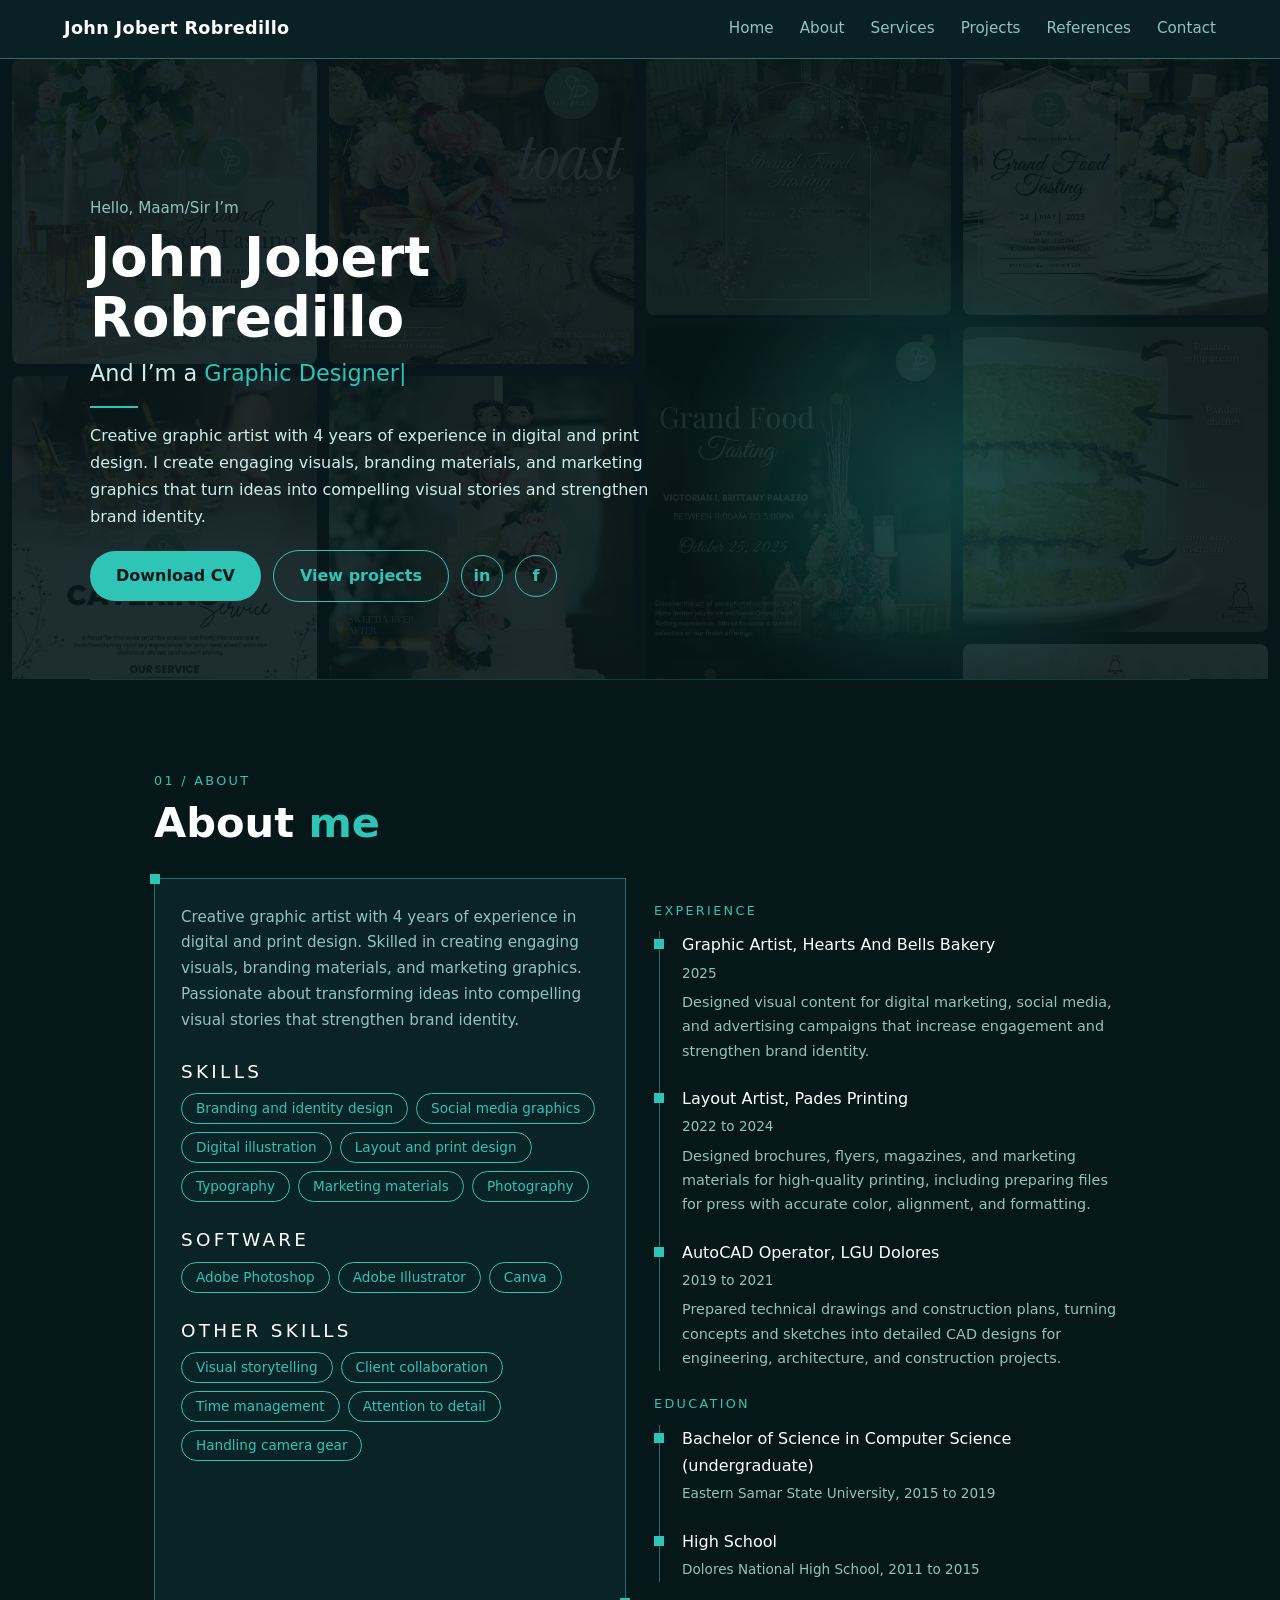
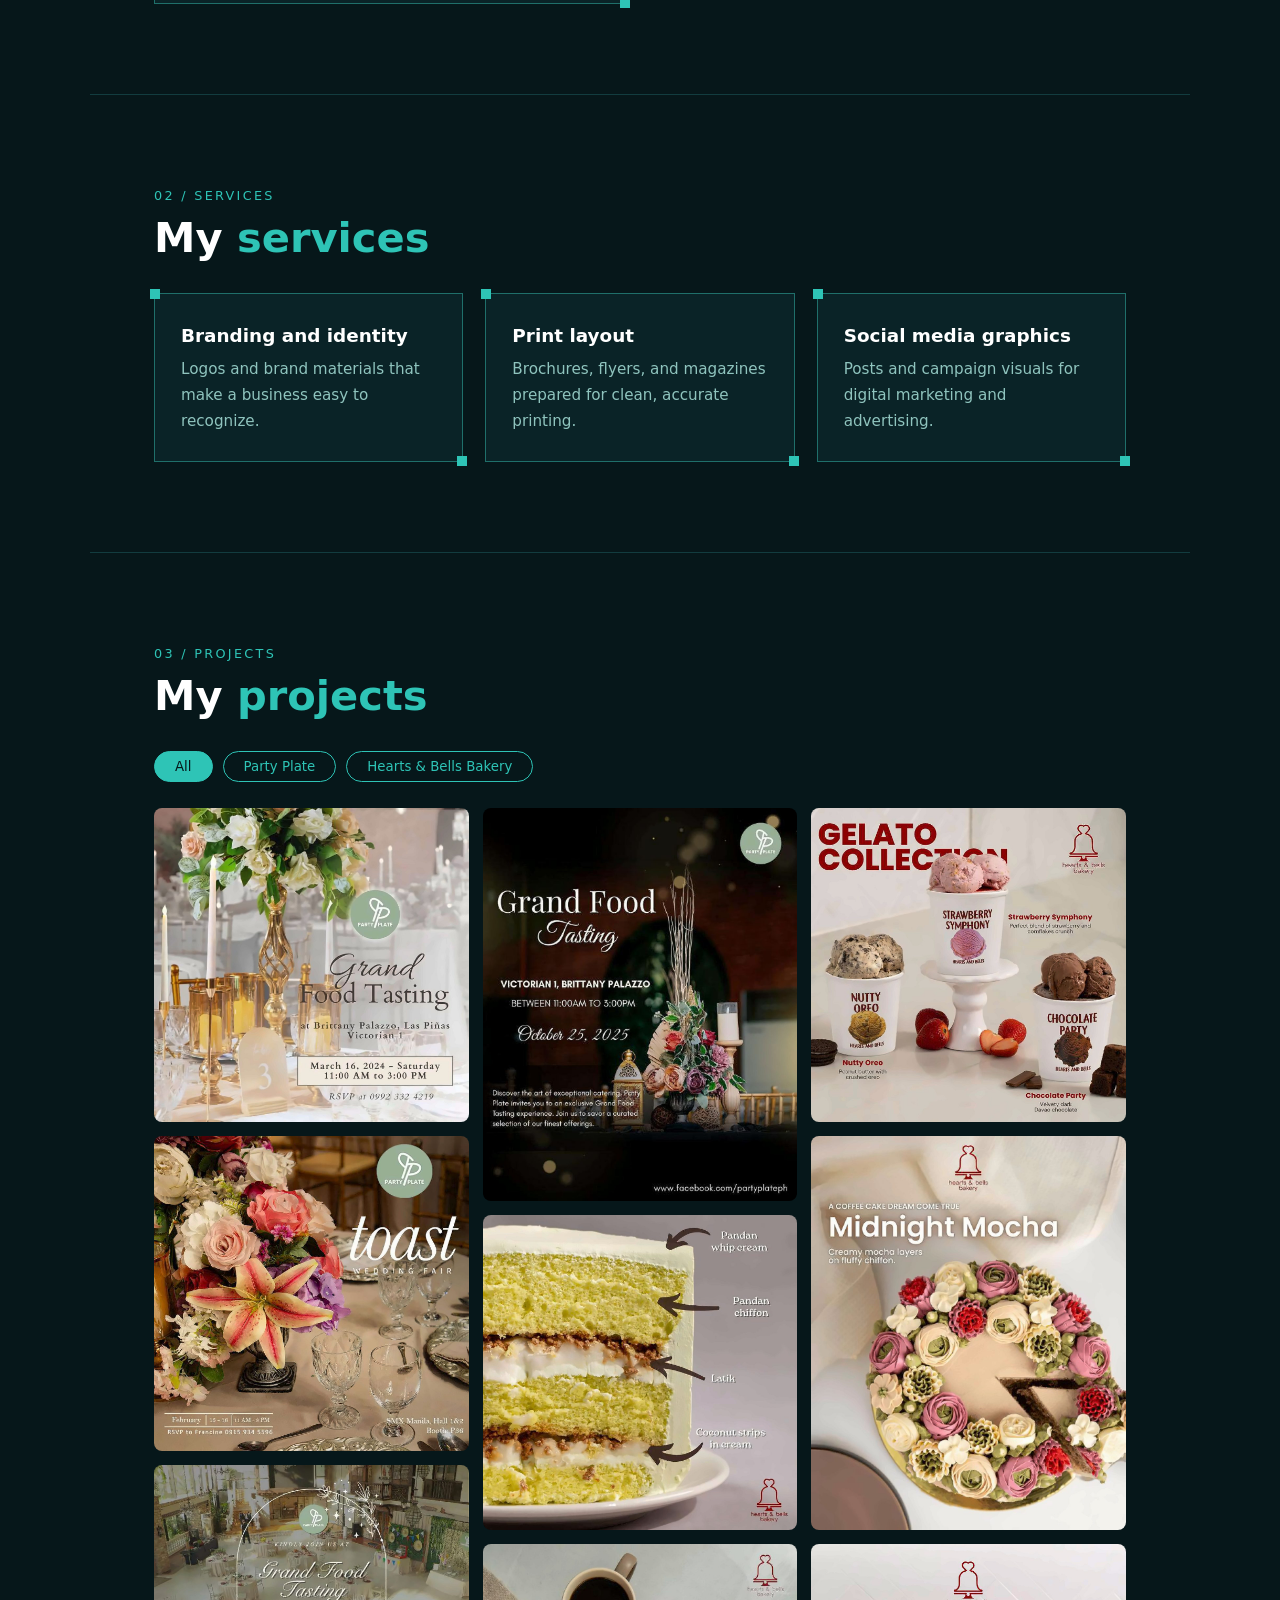
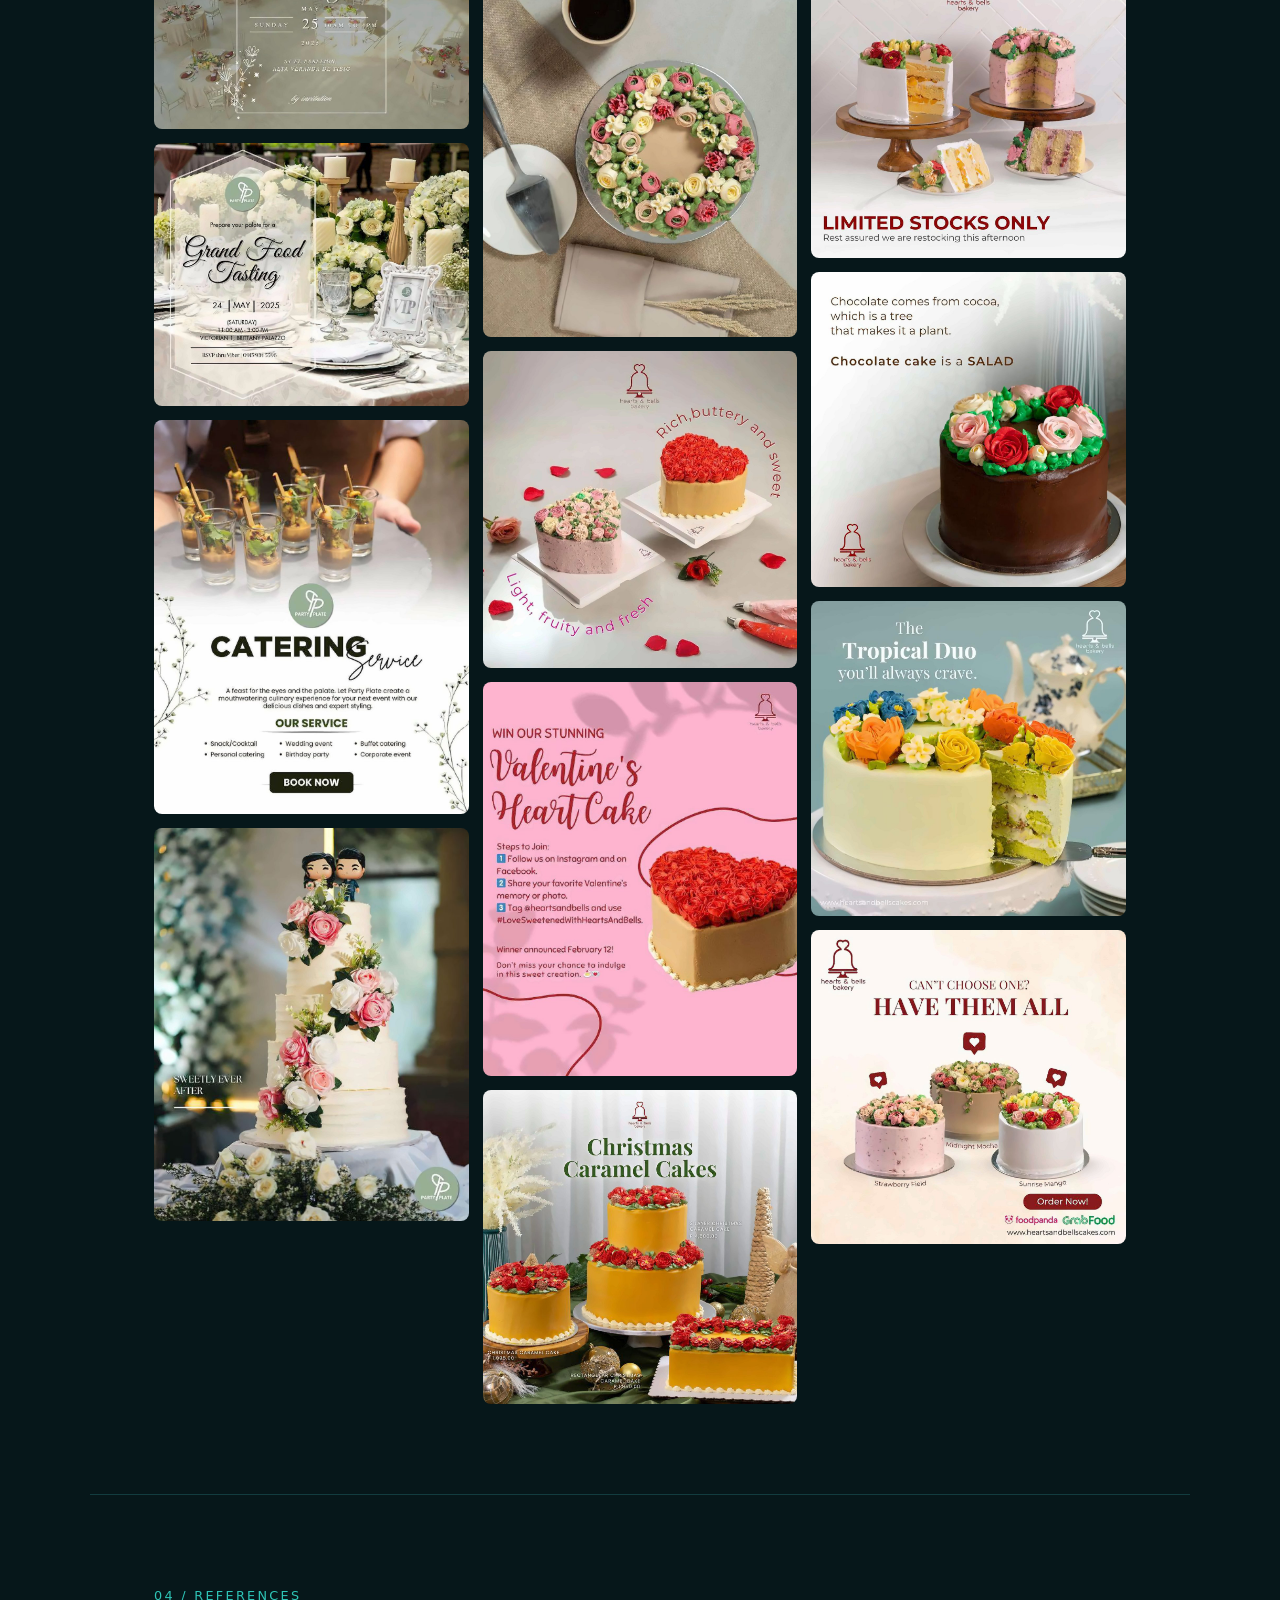
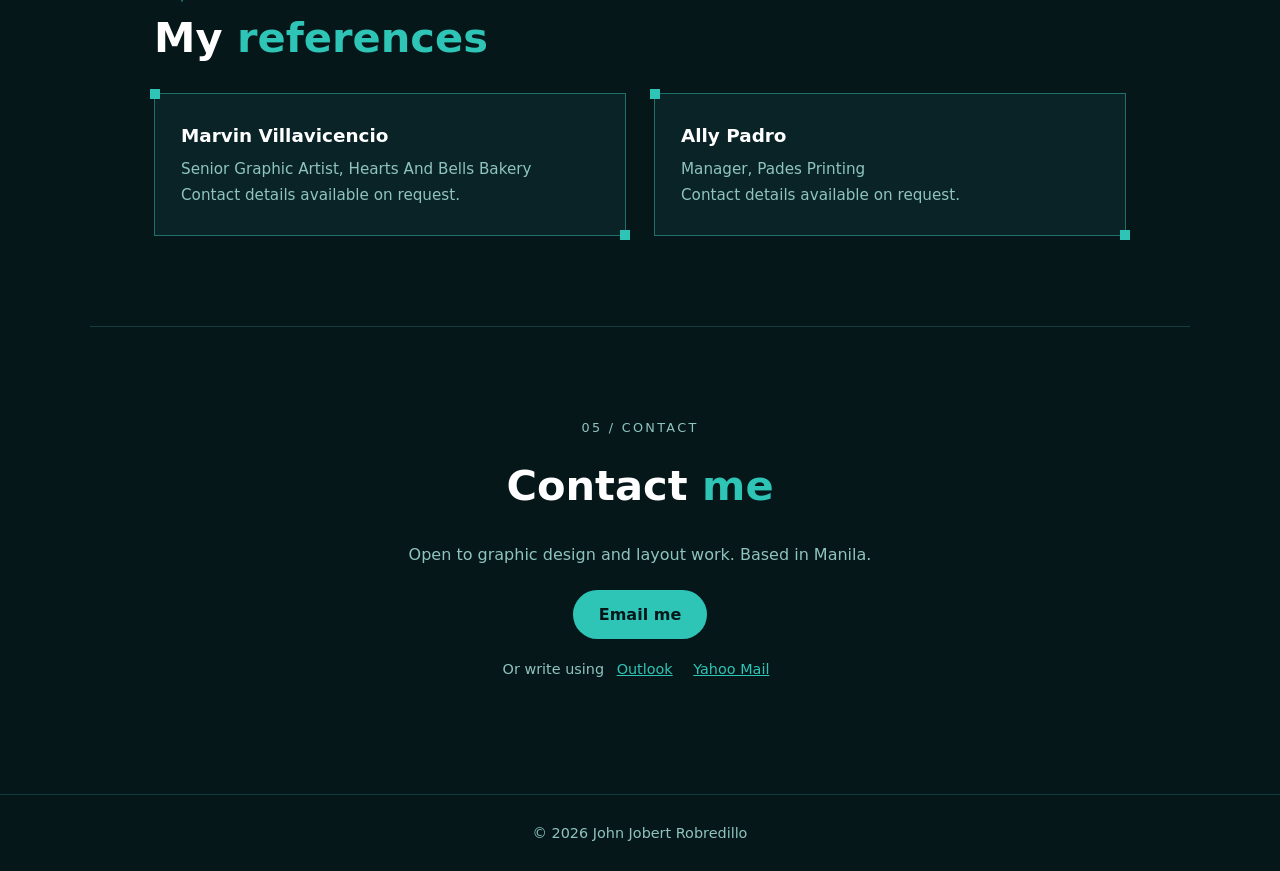
==== commit 01c38934: "Change profile image from JPG to PNG format" ====
--- a/v2/index.html
+++ b/v2/index.html
@@ -38,7 +38,7 @@
         </div>
       </div>
       <div class="hero-photo">
-        <img src="../images/profile.jpg" alt="Photo of John Jobert Robredillo" onerror="this.remove()">
+        <img src="../images/profile.png" alt="Photo of John Jobert Robredillo" onerror="this.remove()">
       </div>
     </div>
   </section>
